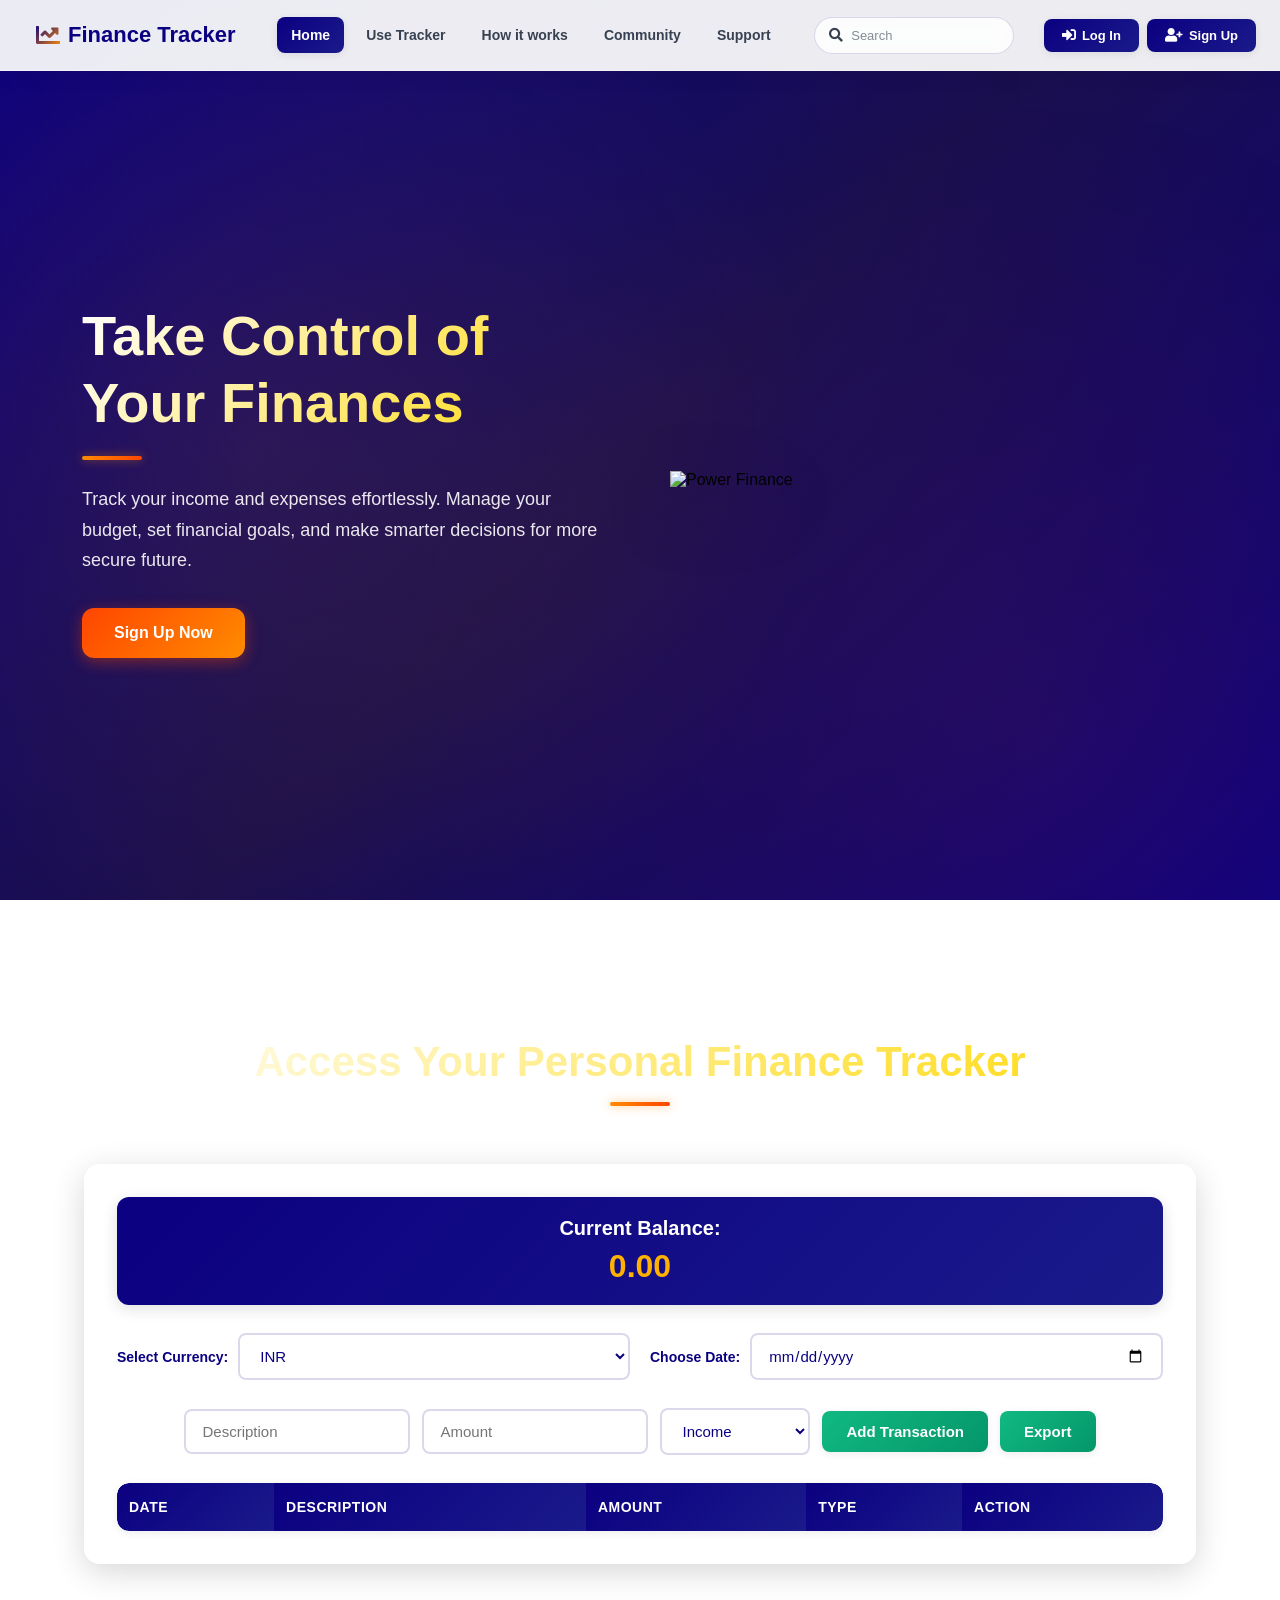
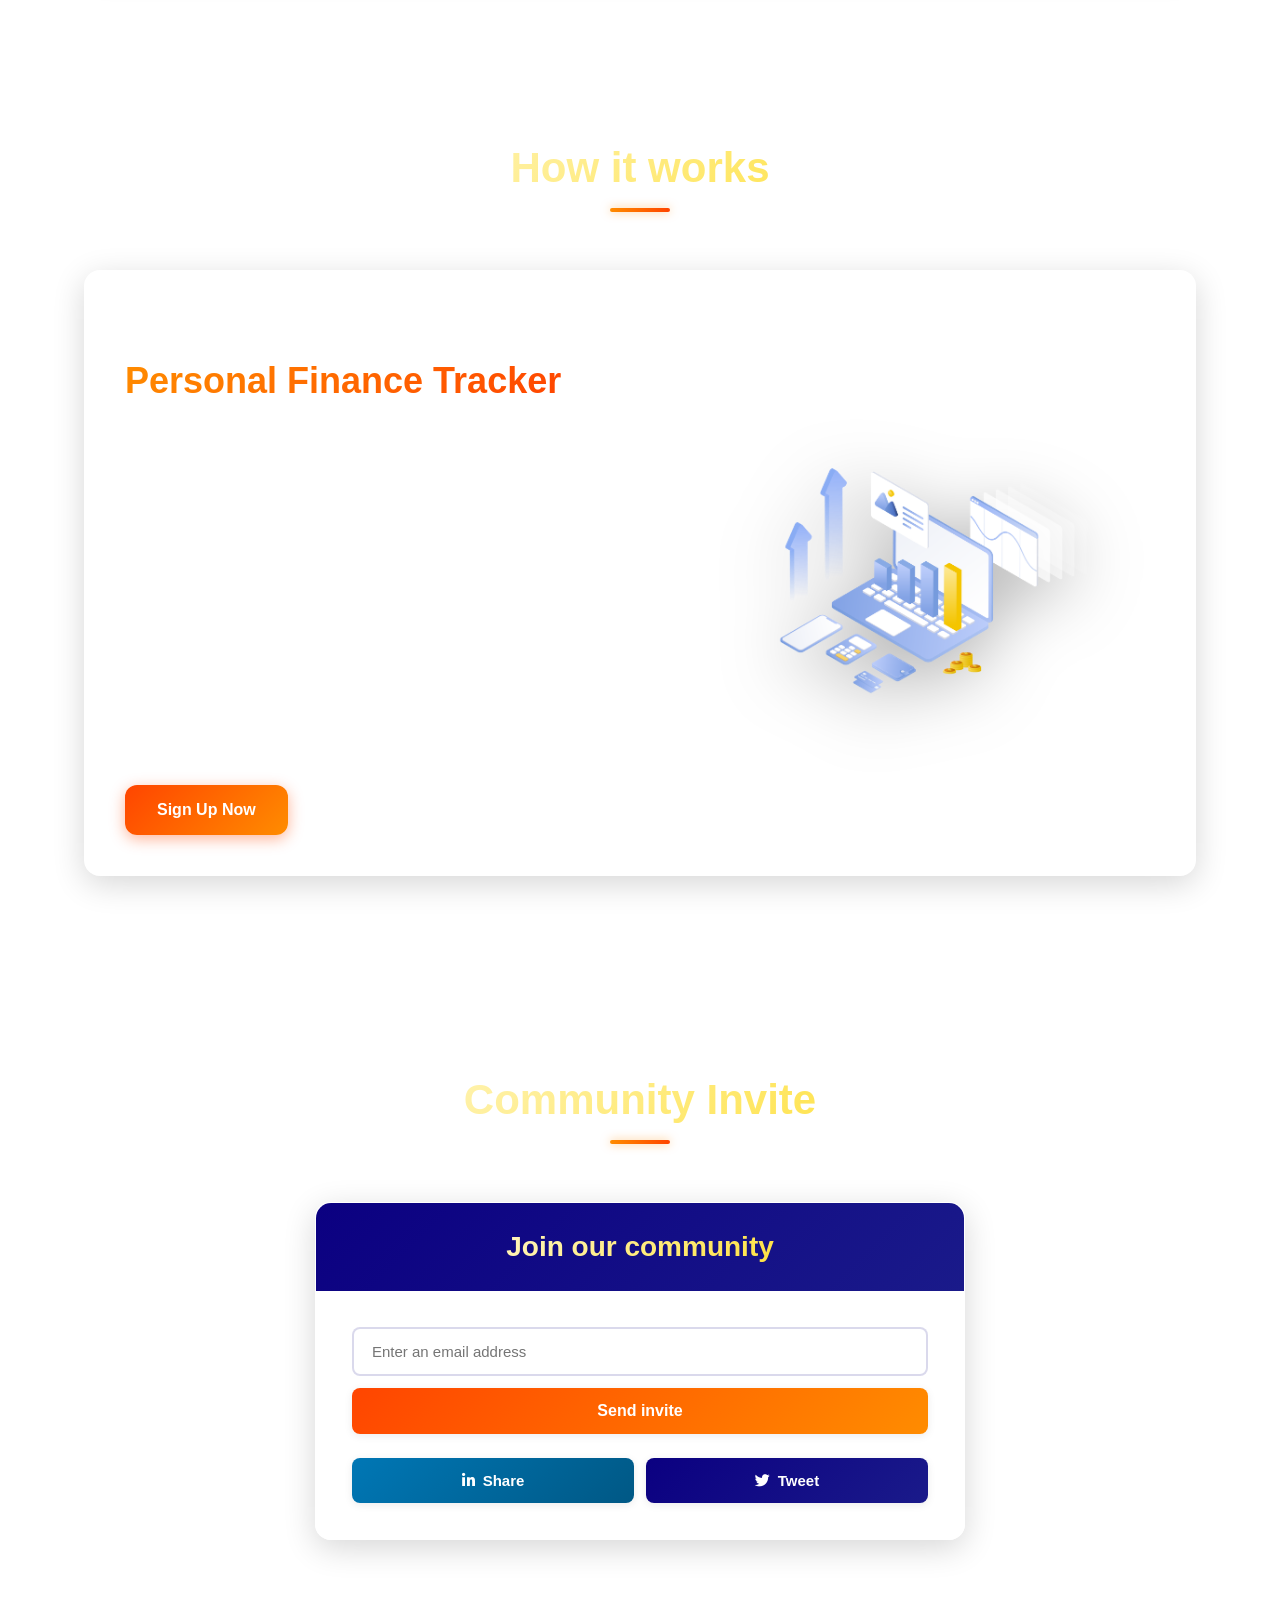
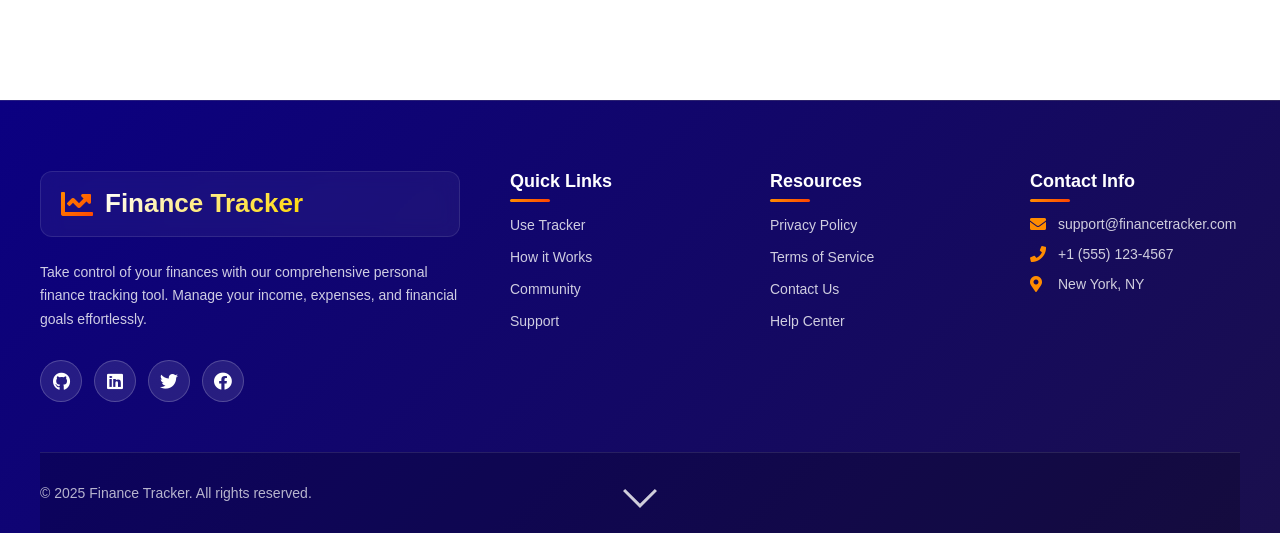
==== index.html @ 524966e3 "Initial commit for Personal Finance Tracker v1" ====
<!DOCTYPE html>
<html lang="en">
  <head>
    <meta charset="UTF-8" />
    <link rel="icon" type="image/svg+xml" href="[data-uri]">
    <link rel="icon" type="image/png" sizes="32x32" href="[data-uri]">
    <link rel="icon" type="image/png" sizes="16x16" href="[data-uri]">
    <meta name="viewport" content="width=device-width, initial-scale=1.0, maximum-scale=1.0, user-scalable=no" />
    <link rel="stylesheet" href="style.css" />
    <link
      rel="stylesheet"
      href="https://cdn.jsdelivr.net/npm/feather-icons/dist/feather.min.css"
    />
    <script src="https://unpkg.com/feather-icons"></script>
    <script src="https://cdnjs.cloudflare.com/ajax/libs/pdfmake/0.1.68/pdfmake.min.js"></script>
    <script src="https://cdnjs.cloudflare.com/ajax/libs/pdfmake/0.1.68/vfs_fonts.js"></script>

    <link
      rel="stylesheet"
      href="https://cdnjs.cloudflare.com/ajax/libs/font-awesome/5.15.3/css/all.min.css"
    />
    <title>Finance Tracker - A Personal Finance App</title>
  </head>

  <body>
    <!-- Skip to main content for accessibility -->
    <a href="#main-content" class="skip-link">Skip to main content</a>
    
    <nav role="navigation" aria-label="Main navigation">
      <div class="navbar">
        <a href="#" class="logo"
          ><i class="fas fa-chart-line"></i> Finance Tracker</a
        >
        <ul class="nav-links">
          <li><a href="#" class="active">Home</a></li>
          <li><a href="#tracker">Use Tracker</a></li>
          <li><a href="#how-it-works">How it works</a></li>
          <li><a href="#invite">Community</a></li>
          <li><a href="./support.html">Support</a></li>
        </ul>
        
        <!-- Search Bar -->
        <div class="search-container">
          <div class="search-bar">
            <i class="fas fa-search search-icon" aria-hidden="true"></i>
            <input type="text" id="search-input" placeholder="Search" class="search-input" aria-label="Search the website" role="searchbox">
            <div class="search-shortcut" aria-label="Press Ctrl+K or Cmd+K to search">
              <span class="shortcut-key">⌘</span>
              <span class="shortcut-key">K</span>
              <span class="shortcut-separator">/</span>
              <span class="shortcut-key">Ctrl</span>
              <span class="shortcut-key">K</span>
            </div>
          </div>
        </div>
        
        <div class="buttons">
          <a href="./login.html" class="btn-head"
            ><i class="fas fa-sign-in-alt"></i> Log In</a
          >
          <a href="./sign-up.html" class="btn-head"
            ><i class="fas fa-user-plus"></i> Sign Up</a>
          
        </div>
        <div class="menu-toggle" id="menu-toggle" aria-label="Toggle navigation menu" role="button" tabindex="0">
            <i class="fas fa-bars" aria-hidden="true"></i>
        </div>
      </div>
    </nav>

    <!-- Landing Page Content -->
    <main id="main-content" role="main">
    <section class="section-box">
      <div class="main-landing">
        <div class="content">
          <h1 class="under-welcome-h1">Take Control of Your Finances</h1>
          <div class="under-h1"></div>
          <p class="under-welcome-p">
            Track your income and expenses effortlessly. Manage your budget, set
            financial goals, and make smarter decisions for more secure future.
          </p>
          <a href="./sign-up.html" class="under-welcome-btn">Sign Up Now</a>
        </div>
        <div class="under-welcome-image">
          <img src="./assets/makeme.png" alt="Power Finance" />
        </div>
      </div>
    </section>
    <br />
    <div class="arrow">
      <a href="#tracker " class="scroll-link">
        <span></span>
      </a>
    </div>

    <section class="main-content" id="tracker">
      <div class="head-text">
        <h1>Access Your Personal Finance Tracker</h1>
        <div class="under-head-text"></div>
      </div>
      <br />

      <div class="tracker-part">
        <div class="tracker-balance">
          Current Balance: <span id="balance" class="current-balance"></span>
        </div>

        <div class="currency-filter">
          <div class="filter-left">
            <label for="currency">Select Currency:</label>
            <select id="currency" onchange="updateBalance()">
              <option value="USD">USD</option>
              <option value="EUR">EUR</option>
              <option value="INR" selected>INR</option>
            </select>
          </div>
          <div class="filter-right">
            <label for="text" class="date-box">Choose Date:</label>
            <input type="date" id="date" placeholder="Date" />
          </div>
        </div>

        <div class="transaction-form">
          <input type="text" id="description" placeholder="Description" />
          <input type="number" id="amount" placeholder="Amount" />
          <select id="type">
            <option value="income">Income</option>
            <option value="expense">Expense</option>
          </select>
          <button onclick="addTransaction()">Add Transaction</button>
          <button onclick="handleDownload()">Export</button>
        </div>
        <div class="table-part" id="table-part">
          <table id="transaction-table">
            <tr>
              <th>Date</th>
              <th>Description</th>
              <th>Amount</th>
              <th>Type</th>
              <th>Action</th>
            </tr>
          </table>
        </div>
      </div>
    </section>

    <section class="how-it-works" id="how-it-works">
      <div class="head-text">
        <h1>How it works</h1>
        <div class="under-head-text"></div>
      </div>
      <br />
      <div class="working-content">
        <div class="left-working">
          <h5 class="working-head">
            Experience the power of
            <span class="text-lightBlue">Personal Finance Tracker</span>
          </h5>
          <ul class="ul-items">
            <li class="check-list-items">
              <i data-feather="check" class="feather icon-check"></i>
              <span>Track effortlessly</span>
            </li>
            <li class="check-list-items">
              <i data-feather="check" class="feather icon-check"></i>
              <span>Control transactions</span>
            </li>
            <li class="check-list-items">
              <i data-feather="check" class="feather icon-check"></i>
              <span>Customize currencies</span>
            </li>
            <li class="check-list-items">
              <i class="icon-check" data-feather="check"></i>
              <span>Edit with ease</span>
            </li>
            <li class="check-list-items">
              <i data-feather="check" class="feather icon-check"></i>
              <span>Real-time balance</span>
            </li>
            <li class="check-list-items">
              <i data-feather="check" class="feather icon-check"></i>
              <span>Secure data protection</span>
            </li>
          </ul>
          <a href="./sign-up.html" class="sign-up-button-btn">Sign Up Now</a>
        </div>
        <div class="right-working-image">
          <img
            src="./assets/how-it-works.png"
            target="_self"
            alt="Power Finance"
          />
        </div>
      </div>
    </section>

    <!-- Invite Section -->
    <section class="invite-section" id="invite">
      <div class="head-text">
        <h1>Community Invite</h1>
        <div class="under-head-text"></div>
      </div>
      <br />
      
      <div class="invite-container">
        <div class="invite-card">
          <div class="invite-header">
            <h2>Join our community</h2>
          </div>
          
          <div class="invite-content">
            <div class="email-invite">
              <input 
                type="email" 
                id="invite-email" 
                placeholder="Enter an email address" 
                class="email-input"
              />
              <button onclick="sendEmailInvite()" class="send-invite-btn">
                Send invite
              </button>
            </div>
            
            <div class="social-share">
              <button onclick="shareOnLinkedIn()" class="linkedin-share-btn">
                <i class="fab fa-linkedin-in"></i> Share
              </button>
              <button onclick="shareOnTwitter()" class="twitter-share-btn">
                <i class="fab fa-twitter"></i> Tweet
              </button>
            </div>
          </div>
        </div>
      </div>
    </section>
    </main>

<footer role="contentinfo">
      <div class="footer-container">
        <div class="footer-content">
          <div class="footer-section">
            <div class="footer-logo">
              <i class="fas fa-chart-line"></i>
              <h3>Finance Tracker</h3>
            </div>
            <p class="footer-description">
              Take control of your finances with our comprehensive personal finance tracking tool. 
              Manage your income, expenses, and financial goals effortlessly.
            </p>
            <div class="social-links">
              <a href="#" target="_blank" rel="noopener noreferrer" class="social-link"><i class="fab fa-github"></i></a>
              <a href="#" class="social-link"><i class="fab fa-linkedin"></i></a>
              <a href="#" class="social-link"><i class="fab fa-twitter"></i></a>
              <a href="#" class="social-link"><i class="fab fa-facebook"></i></a>
            </div>
          </div>
          
          <div class="footer-section">
            <h4>Quick Links</h4>
            <ul class="footer-links">
              <li><a href="#tracker">Use Tracker</a></li>
              <li><a href="#how-it-works">How it Works</a></li>
              <li><a href="#invite">Community</a></li>
              <li><a href="./support.html">Support</a></li>
            </ul>
          </div>
          
          <div class="footer-section">
            <h4>Resources</h4>
            <ul class="footer-links">
              <li><a href="#">Privacy Policy</a></li>
              <li><a href="#">Terms of Service</a></li>
              <li><a href="#">Contact Us</a></li>
              <li><a href="#">Help Center</a></li>
            </ul>
          </div>
          
          <div class="footer-section">
            <h4>Contact Info</h4>
            <div class="contact-info">
              <p><i class="fas fa-envelope"></i> support@financetracker.com</p>
              <p><i class="fas fa-phone"></i> +1 (555) 123-4567</p>
              <p><i class="fas fa-map-marker-alt"></i> New York, NY</p>
            </div>
          </div>
        </div>
        
        <div class="footer-bottom">
          <div class="footer-bottom-content">
            <p>&copy; 2025 Finance Tracker. All rights reserved.</p>
            <!-- Developer Credit Removed -->
          </div>
        </div>
      </div>
    </footer>
    <script>
      feather.replace();
    </script>
    <script src="script.js"></script>
    <script
      src="https://kit.fontawesome.com/your-font-awesome-kit.js"
      crossorigin="anonymous"
    ></script>
  </body>
</html>
---- style.css ----
* {
  margin: 0;
  padding: 0;
  box-sizing: border-box;
  font-family: "Inter", -apple-system, BlinkMacSystemFont, "Segoe UI", "Roboto", "Oxygen", "Ubuntu", sans-serif;
}

:root {
  --primary-deep: #0b0081;
  --primary-light: #1a1a8a;
  --accent-orange: #ff8c00;
  --accent-red: #ff4500;
  --neutral-100: #ffffff;
  --neutral-200: #f8f9fa;
  --neutral-300: #e9ecef;
  --neutral-400: #dee2e6;
  --neutral-800: #374151;
  --success: #10b981;
  --danger: #ef4444;
  --glass-bg: rgba(255, 255, 255, 0.1);
  --glass-border: rgba(255, 255, 255, 0.2);
  --shadow-sm: 0 2px 8px rgba(0, 0, 0, 0.08);
  --shadow-md: 0 4px 16px rgba(0, 0, 0, 0.12);
  --shadow-lg: 0 8px 32px rgba(0, 0, 0, 0.16);
  --shadow-glow: 0 0 20px rgba(255, 140, 0, 0.3);
  --spacing-xs: 0.5rem;
  --spacing-sm: 1rem;
  --spacing-md: 1.5rem;
  --spacing-lg: 2rem;
  --spacing-xl: 3rem;
  --radius-sm: 8px;
  --radius-md: 12px;
  --radius-lg: 16px;
  --radius-xl: 24px;
}

html {
  font-size: 16px;
  overflow-x: hidden;
  scroll-behavior: smooth;
}

body {
  overflow-x: hidden;
  min-width: 320px;
  background: linear-gradient(135deg, #0b0081 0%, #1a0f4d 50%, #0b0081 100%);
  background-attachment: fixed;
  width: 100%;
  min-height: 100vh;
  margin: 0;
  padding: 0;
  position: relative;
}

body::before {
  content: '';
  position: fixed;
  top: 0;
  left: 0;
  width: 100%;
  height: 100%;
  background-image: 
    radial-gradient(circle at 20% 50%, rgba(255, 140, 0, 0.1) 0%, transparent 50%),
    radial-gradient(circle at 80% 80%, rgba(255, 69, 0, 0.08) 0%, transparent 50%),
    radial-gradient(circle at 40% 20%, rgba(26, 26, 138, 0.1) 0%, transparent 50%);
  pointer-events: none;
  z-index: 0;
  animation: backgroundFloat 20s ease-in-out infinite;
}

@keyframes backgroundFloat {
  0%, 100% { opacity: 0.3; transform: scale(1); }
  50% { opacity: 0.5; transform: scale(1.1); }
}

::-webkit-scrollbar {
  width: 10px;
}

::-webkit-scrollbar-track {
  background: var(--primary-deep);
}

::-webkit-scrollbar-thumb {
  background: linear-gradient(180deg, var(--accent-orange), var(--accent-red));
  border-radius: 10px;
}

::-webkit-scrollbar-thumb:hover {
  background: var(--accent-orange);
}

.skip-link {
  position: absolute;
  top: -40px;
  left: 6px;
  background: var(--accent-orange);
  color: white;
  padding: 8px 16px;
  text-decoration: none;
  border-radius: var(--radius-sm);
  z-index: 1000;
  transition: top 0.3s;
  font-weight: 600;
}

.skip-link:focus {
  top: 6px;
  outline: 2px solid white;
}

nav {
  position: fixed;
  top: 0;
  left: 0;
  width: 100%;
  background: rgba(248, 249, 250, 0.95);
  backdrop-filter: blur(20px);
  -webkit-backdrop-filter: blur(20px);
  z-index: 100;
  box-shadow: 0 2px 20px rgba(0, 0, 0, 0.08);
  border-bottom: 1px solid rgba(255, 255, 255, 0.3);
}

.navbar {
  display: flex;
  justify-content: space-between;
  align-items: center;
  width: 100%;
  max-width: 1400px;
  margin: 0 auto;
  padding: 0 24px;
  height: 70px;
  gap: 20px;
}

.logo {
  color: var(--primary-deep);
  font-size: 22px;
  text-decoration: none;
  font-weight: 800;
  display: flex;
  align-items: center;
  gap: 8px;
  padding: 8px 12px;
  border-radius: var(--radius-sm);
  transition: all 0.3s ease;
  flex-shrink: 0;
  white-space: nowrap;
}

.logo:hover {
  transform: translateY(-2px);
  background: rgba(11, 0, 129, 0.05);
}

.logo i {
  font-size: 24px;
  background: linear-gradient(135deg, var(--primary-deep), var(--accent-orange));
  -webkit-background-clip: text;
  -webkit-text-fill-color: transparent;
  background-clip: text;
}

.nav-links {
  display: flex;
  list-style: none;
  margin: 0;
  padding: 0;
  gap: 8px;
  align-items: center;
  flex: 0 1 auto;
}

.nav-links li {
  margin: 0;
  list-style: none;
}

.nav-links a {
  color: var(--neutral-800);
  text-decoration: none;
  font-size: 14px;
  font-weight: 600;
  padding: 10px 14px;
  border-radius: var(--radius-sm);
  transition: all 0.3s ease;
  position: relative;
  display: block;
  white-space: nowrap;
}

.nav-links a::before {
  content: '';
  position: absolute;
  bottom: 6px;
  left: 50%;
  width: 0;
  height: 2px;
  background: linear-gradient(90deg, var(--primary-deep), var(--accent-orange));
  transform: translateX(-50%);
  transition: width 0.3s ease;
}

.nav-links a:hover {
  color: var(--primary-deep);
  background: rgba(11, 0, 129, 0.05);
}

.nav-links a:hover::before {
  width: 50%;
}

.nav-links a.active {
  color: var(--neutral-100);
  background: linear-gradient(135deg, var(--primary-deep), var(--primary-light));
  box-shadow: var(--shadow-sm);
}

.nav-links a.active::before {
  display: none;
}

.search-container {
  display: flex;
  margin: 0;
  flex-shrink: 0;
}

.search-bar {
  position: relative;
  display: flex;
  align-items: center;
  background: rgba(255, 255, 255, 0.7);
  border: 1.5px solid rgba(11, 0, 129, 0.15);
  border-radius: 20px;
  padding: 8px 14px;
  width: 200px;
  backdrop-filter: blur(10px);
  transition: all 0.3s ease;
}

.search-bar:focus-within {
  width: 280px;
  border-color: var(--primary-deep);
  box-shadow: 0 0 0 3px rgba(11, 0, 129, 0.1);
  background: rgba(255, 255, 255, 0.95);
}

.search-icon {
  color: var(--neutral-800);
  margin-right: 8px;
  font-size: 14px;
  transition: color 0.3s;
  flex-shrink: 0;
}

.search-bar:focus-within .search-icon {
  color: var(--primary-deep);
}

.search-input {
  flex: 1;
  background: transparent;
  border: none;
  outline: none;
  color: var(--neutral-800);
  font-size: 13px;
  padding: 2px 0;
  min-width: 0;
}

.search-input::placeholder {
  color: var(--neutral-800);
  opacity: 0.6;
}

.search-shortcut {
  display: none !important;
}

.buttons {
  display: flex;
  gap: 8px;
  align-items: center;
  flex-shrink: 0;
}

.btn-head {
  display: inline-flex;
  align-items: center;
  gap: 6px;
  padding: 9px 18px;
  color: var(--neutral-100);
  font-size: 13px;
  font-weight: 700;
  text-decoration: none;
  background: linear-gradient(135deg, var(--primary-deep), var(--primary-light));
  border: none;
  border-radius: var(--radius-sm);
  transition: all 0.3s ease;
  box-shadow: var(--shadow-sm);
  white-space: nowrap;
}

.btn-head i {
  font-size: 14px;
}

.btn-head:hover {
  transform: translateY(-2px);
  box-shadow: 0 6px 16px rgba(11, 0, 129, 0.25);
  background: linear-gradient(135deg, var(--primary-light), var(--primary-deep));
}

.menu-toggle {
  display: none;
  cursor: pointer;
  padding: 8px;
  border-radius: var(--radius-sm);
  transition: all 0.3s ease;
  background: rgba(11, 0, 129, 0.05);
  flex-shrink: 0;
}

.menu-toggle:hover {
  background: rgba(11, 0, 129, 0.1);
}

.menu-toggle i {
  font-size: 20px;
  color: var(--primary-deep);
}

@media (max-width: 1024px) {
  .navbar {
    padding: 0 20px;
  }

  .search-container {
    display: none;
  }

  .nav-links {
    gap: 4px;
  }

  .nav-links a {
    padding: 8px 10px;
    font-size: 13px;
  }

  .btn-head {
    padding: 8px 14px;
    font-size: 12px;
  }
}

@media (max-width: 768px) {
  .navbar {
    padding: 0 16px;
    height: 60px;
  }

  .logo {
    font-size: 18px;
  }

  .logo i {
    font-size: 20px;
  }

  .nav-links {
    position: fixed;
    top: 60px;
    left: -100%;
    width: 100%;
    height: calc(100vh - 60px);
    background: rgba(248, 249, 250, 0.98);
    backdrop-filter: blur(20px);
    flex-direction: column;
    justify-content: flex-start;
    align-items: stretch;
    padding: 30px 20px;
    gap: 0;
    transition: left 0.3s ease;
    z-index: 99;
    overflow-y: auto;
  }

  .nav-links.active {
    left: 0;
  }

  .nav-links li {
    width: 100%;
    border-bottom: 1px solid rgba(11, 0, 129, 0.1);
  }

  .nav-links a {
    width: 100%;
    padding: 16px 20px;
    font-size: 16px;
    text-align: left;
  }

  .nav-links a::before {
    display: none;
  }

  .nav-links a.active {
    background: linear-gradient(90deg, var(--primary-deep), var(--primary-light));
  }

  .menu-toggle {
    display: flex;
  }

  .buttons {
    display: none;
  }

  .search-container {
    display: none;
  }

  .nav-links::after {
    content: '';
    display: block;
    margin-top: 20px;
  }
}

@media (max-width: 480px) {
  .navbar {
    padding: 0 12px;
  }

  .logo {
    font-size: 16px;
  }

  .logo i {
    font-size: 18px;
  }
}

.section-box {
  position: relative;
  min-height: 100vh;
  display: flex;
  align-items: center;
  padding: 100px 20px 40px;
}

.main-landing {
  display: flex;
  width: 90%;
  max-width: 1200px;
  justify-content: space-between;
  align-items: center;
  margin: 0 auto;
  gap: 60px;
  position: relative;
  z-index: 1;
}

.content {
  flex: 1;
  max-width: 600px;
}

.under-welcome-h1 {
  font-size: clamp(32px, 5vw, 56px);
  font-weight: 800;
  color: var(--neutral-100);
  text-align: left;
  margin-bottom: 20px;
  line-height: 1.2;
  background: linear-gradient(135deg, #ffffff 0%, #ffd700 100%);
  -webkit-background-clip: text;
  -webkit-text-fill-color: transparent;
  background-clip: text;
  animation: slideInLeft 0.8s ease-out;
}

@keyframes slideInLeft {
  from {
    opacity: 0;
    transform: translateX(-30px);
  }
  to {
    opacity: 1;
    transform: translateX(0);
  }
}

.under-h1 {
  width: 60px;
  height: 4px;
  margin-bottom: 24px;
  background: linear-gradient(90deg, var(--accent-orange), var(--accent-red));
  border-radius: 2px;
  box-shadow: 0 0 10px rgba(255, 140, 0, 0.5);
}

.under-welcome-p {
  font-size: 18px;
  color: rgba(255, 255, 255, 0.9);
  line-height: 1.7;
  text-align: left;
  margin-bottom: 32px;
  animation: slideInLeft 0.8s ease-out 0.2s both;
}

.under-welcome-btn {
  display: inline-flex;
  align-items: center;
  gap: 10px;
  background: linear-gradient(135deg, var(--accent-red), var(--accent-orange));
  padding: 16px 32px;
  color: white;
  border-radius: var(--radius-md);
  font-weight: 700;
  font-size: 16px;
  text-decoration: none;
  border: none;
  box-shadow: 0 4px 15px rgba(255, 69, 0, 0.4);
  transition: all 0.3s ease;
  position: relative;
  overflow: hidden;
  animation: slideInLeft 0.8s ease-out 0.4s both;
}

.under-welcome-btn::before {
  content: '';
  position: absolute;
  top: 0;
  left: -100%;
  width: 100%;
  height: 100%;
  background: linear-gradient(90deg, transparent, rgba(255, 255, 255, 0.3), transparent);
  transition: left 0.5s;
}

.under-welcome-btn:hover::before {
  left: 100%;
}

.under-welcome-btn:hover {
  transform: translateY(-3px) scale(1.02);
  box-shadow: 0 8px 25px rgba(255, 69, 0, 0.5);
}

.under-welcome-image {
  flex: 1;
  max-width: 550px;
  animation: slideInRight 0.8s ease-out;
}

@keyframes slideInRight {
  from {
    opacity: 0;
    transform: translateX(30px);
  }
  to {
    opacity: 1;
    transform: translateX(0);
  }
}

.under-welcome-image img {
  width: 100%;
  height: auto;
  filter: drop-shadow(0 20px 40px rgba(0, 0, 0, 0.3));
  animation: float 6s ease-in-out infinite;
}

@keyframes float {
  0%, 100% { transform: translateY(0px); }
  50% { transform: translateY(-20px); }
}

.arrow {
  position: absolute;
  bottom: 40px;
  left: 50%;
  transform: translateX(-50%);
  z-index: 10;
}

.arrow span {
  display: block;
  width: 24px;
  height: 24px;
  border-bottom: 3px solid rgba(255, 255, 255, 0.8);
  border-right: 3px solid rgba(255, 255, 255, 0.8);
  transform: rotate(45deg);
  margin: -10px;
  animation: arrowScroll 2s infinite;
}

@keyframes arrowScroll {
  0% {
    opacity: 0;
    transform: rotate(45deg) translate(-10px, -10px);
  }
  50% {
    opacity: 1;
  }
  100% {
    opacity: 0;
    transform: rotate(45deg) translate(10px, 10px);
  }
}

.main-content {
  width: 90%;
  max-width: 1200px;
  margin: 80px auto;
  padding: 40px 20px;
  position: relative;
  z-index: 1;
}

.head-text {
  text-align: center;
  color: var(--neutral-100);
  margin-bottom: 40px;
}

.head-text h1 {
  font-size: clamp(28px, 4vw, 42px);
  font-weight: 800;
  margin-bottom: 16px;
  background: linear-gradient(135deg, #ffffff 0%, #ffd700 100%);
  -webkit-background-clip: text;
  -webkit-text-fill-color: transparent;
  background-clip: text;
}

.under-head-text {
  width: 60px;
  height: 4px;
  margin: 0 auto;
  background: linear-gradient(90deg, var(--accent-orange), var(--accent-red));
  border-radius: 2px;
  box-shadow: 0 0 10px rgba(255, 140, 0, 0.5);
}

.tracker-part {
  background: rgba(255, 255, 255, 0.95);
  backdrop-filter: blur(20px);
  border: 1px solid rgba(255, 255, 255, 0.3);
  border-radius: var(--radius-lg);
  padding: 32px;
  box-shadow: var(--shadow-lg);
  transition: all 0.3s ease;
}

.tracker-part:hover {
  box-shadow: 0 12px 40px rgba(0, 0, 0, 0.2);
}

.tracker-balance {
  text-align: center;
  font-size: 20px;
  font-weight: 700;
  margin-bottom: 28px;
  padding: 20px;
  background: linear-gradient(135deg, var(--primary-deep), var(--primary-light));
  color: var(--neutral-100);
  border-radius: var(--radius-md);
  box-shadow: var(--shadow-md);
}

.current-balance {
  font-size: 32px;
  font-weight: 800;
  display: block;
  margin-top: 8px;
  background: linear-gradient(135deg, #ffd700, #ff8c00);
  -webkit-background-clip: text;
  -webkit-text-fill-color: transparent;
  background-clip: text;
}

.negative-balance {
  color: var(--danger) !important;
  -webkit-text-fill-color: var(--danger) !important;
}

.positive-balance {
  color: var(--success) !important;
  -webkit-text-fill-color: var(--success) !important;
}

.currency-filter {
  display: flex;
  justify-content: space-between;
  align-items: center;
  gap: 20px;
  margin-bottom: 28px;
  flex-wrap: wrap;
}

.filter-left,
.filter-right {
  display: flex;
  align-items: center;
  gap: 10px;
  flex: 1;
  min-width: 200px;
}

.filter-left label,
.filter-right label {
  font-weight: 600;
  color: var(--primary-deep);
  font-size: 14px;
}

#currency,
#date {
  padding: 12px 16px;
  font-size: 15px;
  border-radius: var(--radius-sm);
  background: var(--neutral-100);
  color: var(--primary-deep);
  border: 2px solid rgba(11, 0, 129, 0.15);
  cursor: pointer;
  transition: all 0.3s ease;
  flex: 1;
}

#currency:hover,
#date:hover {
  border-color: var(--primary-deep);
  box-shadow: 0 0 0 4px rgba(11, 0, 129, 0.1);
}

#currency:focus,
#date:focus {
  outline: none;
  border-color: var(--primary-deep);
  box-shadow: 0 0 0 4px rgba(11, 0, 129, 0.15);
}

.transaction-form {
  display: flex;
  justify-content: center;
  align-items: center;
  gap: 12px;
  margin-bottom: 28px;
  flex-wrap: wrap;
}

.transaction-form input[type="text"],
.transaction-form input[type="number"],
.transaction-form select {
  padding: 12px 16px;
  font-size: 15px;
  border-radius: var(--radius-sm);
  color: var(--primary-deep);
  border: 2px solid rgba(11, 0, 129, 0.15);
  background: var(--neutral-100);
  transition: all 0.3s ease;
  min-width: 150px;
}

.transaction-form input:focus,
.transaction-form select:focus {
  outline: none;
  border-color: var(--primary-deep);
  box-shadow: 0 0 0 4px rgba(11, 0, 129, 0.1);
}

.transaction-form button {
  padding: 12px 24px;
  font-size: 15px;
  font-weight: 600;
  border-radius: var(--radius-sm);
  border: none;
  background: linear-gradient(135deg, var(--success), #059669);
  color: var(--neutral-100);
  cursor: pointer;
  transition: all 0.3s ease;
  box-shadow: var(--shadow-sm);
}

.transaction-form button:hover {
  transform: translateY(-2px);
  box-shadow: 0 8px 20px rgba(16, 185, 129, 0.3);
}

.table-part {
  overflow-x: auto;
  border-radius: var(--radius-md);
  box-shadow: var(--shadow-sm);
}

table {
  width: 100%;
  border-collapse: separate;
  border-spacing: 0;
  background: var(--neutral-100);
  border-radius: var(--radius-md);
  overflow: hidden;
}

th {
  font-weight: 700;
  color: var(--neutral-100);
  padding: 16px 12px;
  text-align: left;
  background: linear-gradient(135deg, var(--primary-deep), var(--primary-light));
  border: none;
  font-size: 14px;
  text-transform: uppercase;
  letter-spacing: 0.5px;
}

th:first-child {
  border-top-left-radius: var(--radius-md);
}

th:last-child {
  border-top-right-radius: var(--radius-md);
}

td {
  padding: 14px 12px;
  text-align: left;
  color: var(--neutral-800);
  font-weight: 500;
  border-bottom: 1px solid var(--neutral-300);
  font-size: 14px;
  background: var(--neutral-100);
  transition: background 0.2s ease;
}

tr:hover td {
  background: rgba(11, 0, 129, 0.02);
}

tr:last-child td:first-child {
  border-bottom-left-radius: var(--radius-md);
}

tr:last-child td:last-child {
  border-bottom-right-radius: var(--radius-md);
}

tr:last-child td {
  border-bottom: none;
}

.delete-button,
.edit-button,
.save-button {
  padding: 8px 16px;
  border: none;
  border-radius: var(--radius-sm);
  cursor: pointer;
  font-weight: 600;
  font-size: 13px;
  transition: all 0.3s ease;
  margin: 0 4px;
}

.delete-button {
  background: linear-gradient(135deg, var(--danger), #dc2626);
  color: var(--neutral-100);
}

.delete-button:hover {
  transform: translateY(-1px);
  box-shadow: 0 4px 12px rgba(239, 68, 68, 0.3);
}

.edit-button {
  background: linear-gradient(135deg, #3b82f6, #2563eb);
  color: var(--neutral-100);
}

.edit-button:hover {
  transform: translateY(-1px);
  box-shadow: 0 4px 12px rgba(59, 130, 246, 0.3);
}

.save-button {
  background: linear-gradient(135deg, var(--success), #059669);
  color: var(--neutral-100);
}

.save-button:hover {
  transform: translateY(-1px);
  box-shadow: 0 4px 12px rgba(16, 185, 129, 0.3);
}

.how-it-works {
  width: 90%;
  max-width: 1200px;
  margin: 100px auto;
  padding: 40px 20px;
  position: relative;
  z-index: 1;
}

.working-content {
  display: flex;
  justify-content: space-between;
  align-items: center;
  gap: 60px;
  padding: 40px;
  background: rgba(255, 255, 255, 0.05);
  backdrop-filter: blur(10px);
  border: 1px solid rgba(255, 255, 255, 0.1);
  border-radius: var(--radius-lg);
  box-shadow: var(--shadow-lg);
}

.left-working {
  flex: 1;
  display: flex;
  flex-direction: column;
  gap: 24px;
}

.working-head {
  font-size: clamp(24px, 3.5vw, 36px);
  font-weight: 800;
  color: var(--neutral-100);
  line-height: 1.3;
}

.text-lightBlue {
  background: linear-gradient(135deg, var(--accent-orange), var(--accent-red));
  -webkit-background-clip: text;
  -webkit-text-fill-color: transparent;
  background-clip: text;
}

.ul-items {
  list-style: none;
  padding: 0;
  margin: 0;
  display: flex;
  flex-direction: column;
  gap: 16px;
}

.check-list-items {
  display: flex;
  align-items: center;
  gap: 12px;
  color: rgba(255, 255, 255, 0.9);
  font-size: 16px;
  padding: 12px;
  background: rgba(255, 255, 255, 0.05);
  border-radius: var(--radius-sm);
  transition: all 0.3s ease;
}

.check-list-items:hover {
  background: rgba(255, 255, 255, 0.1);
  transform: translateX(8px);
}

.check-list-items i {
  color: var(--success);
  font-size: 20px;
  flex-shrink: 0;
}

.sign-up-button-btn {
  display: inline-flex;
  align-items: center;
  gap: 10px;
  background: linear-gradient(135deg, var(--accent-red), var(--accent-orange));
  padding: 16px 32px;
  color: white;
  border-radius: var(--radius-md);
  font-weight: 700;
  font-size: 16px;
  text-decoration: none;
  border: none;
  box-shadow: 0 4px 15px rgba(255, 69, 0, 0.4);
  transition: all 0.3s ease;
  width: fit-content;
  cursor: pointer;
}

.sign-up-button-btn:hover {
  transform: translateY(-3px);
  box-shadow: 0 8px 25px rgba(255, 69, 0, 0.5);
}

.right-working-image {
  flex: 1;
  max-width: 500px;
}

.right-working-image img {
  width: 100%;
  height: auto;
  filter: drop-shadow(0 15px 35px rgba(0, 0, 0, 0.3));
  border-radius: var(--radius-lg);
}

.invite-section {
  width: 90%;
  max-width: 1200px;
  margin: 100px auto;
  padding: 60px 20px;
  position: relative;
  z-index: 1;
}

.invite-container {
  max-width: 650px;
  margin: 0 auto;
}

.invite-card {
  background: rgba(255, 255, 255, 0.95);
  backdrop-filter: blur(20px);
  border-radius: var(--radius-lg);
  box-shadow: var(--shadow-lg);
  overflow: hidden;
  border: 1px solid rgba(255, 255, 255, 0.3);
}

.invite-header {
  text-align: center;
  padding: 28px;
  background: linear-gradient(135deg, var(--primary-deep), var(--primary-light));
  color: var(--neutral-100);
}

.invite-header h2 {
  font-size: 28px;
  font-weight: 800;
  margin: 0;
  background: linear-gradient(135deg, #ffffff, #ffd700);
  -webkit-background-clip: text;
  -webkit-text-fill-color: transparent;
  background-clip: text;
}

.invite-content {
  padding: 36px;
}

.email-invite {
  margin-bottom: 24px;
}

.email-input {
  width: 100%;
  padding: 14px 18px;
  border: 2px solid rgba(11, 0, 129, 0.15);
  border-radius: var(--radius-sm);
  font-size: 15px;
  background: var(--neutral-100);
  color: var(--primary-deep);
  margin-bottom: 12px;
  transition: all 0.3s ease;
}

.email-input:focus {
  outline: none;
  border-color: var(--primary-deep);
  box-shadow: 0 0 0 4px rgba(11, 0, 129, 0.1);
}

.send-invite-btn {
  width: 100%;
  padding: 14px 28px;
  background: linear-gradient(135deg, var(--accent-red), var(--accent-orange));
  color: var(--neutral-100);
  border: none;
  border-radius: var(--radius-sm);
  font-size: 16px;
  font-weight: 700;
  cursor: pointer;
  transition: all 0.3s ease;
  box-shadow: var(--shadow-sm);
}

.send-invite-btn:hover {
  transform: translateY(-2px);
  box-shadow: 0 8px 20px rgba(255, 69, 0, 0.35);
}

.social-share {
  display: flex;
  gap: 12px;
}

.linkedin-share-btn,
.twitter-share-btn {
  flex: 1;
  padding: 14px 20px;
  border: none;
  border-radius: var(--radius-sm);
  font-size: 15px;
  font-weight: 600;
  cursor: pointer;
  transition: all 0.3s ease;
  display: flex;
  align-items: center;
  justify-content: center;
  gap: 8px;
  box-shadow: var(--shadow-sm);
}

.linkedin-share-btn {
  background: linear-gradient(135deg, #0077b5, #005885);
  color: var(--neutral-100);
}

.linkedin-share-btn:hover {
  transform: translateY(-2px);
  box-shadow: 0 8px 20px rgba(0, 119, 181, 0.35);
}

.twitter-share-btn {
  background: linear-gradient(135deg, var(--primary-deep), var(--primary-light));
  color: var(--neutral-100);
}

.twitter-share-btn:hover {
  transform: translateY(-2px);
  box-shadow: 0 8px 20px rgba(11, 0, 129, 0.35);
}

footer {
  background: linear-gradient(135deg, #0b0081 0%, #1a0f4d 100%);
  color: var(--neutral-100);
  margin-top: 100px;
  position: relative;
  width: 100%;
  border-top: 1px solid rgba(255, 255, 255, 0.1);
}

.footer-container {
  width: 100%;
  max-width: 1400px;
  margin: 0 auto;
  padding: 0 40px;
}

.footer-content {
  display: grid;
  grid-template-columns: 2fr 1fr 1fr 1fr;
  gap: 50px;
  padding: 70px 0 50px;
}

.footer-section h4 {
  color: var(--neutral-100);
  font-size: 18px;
  font-weight: 700;
  margin-bottom: 24px;
  position: relative;
}

.footer-section h4::after {
  content: '';
  position: absolute;
  bottom: -10px;
  left: 0;
  width: 40px;
  height: 3px;
  background: linear-gradient(90deg, var(--accent-orange), var(--accent-red));
  border-radius: 2px;
}

.footer-logo {
  display: flex;
  align-items: center;
  gap: 12px;
  margin-bottom: 24px;
  padding: 16px 20px;
  background: rgba(255, 255, 255, 0.05);
  backdrop-filter: blur(10px);
  border-radius: var(--radius-md);
  border: 1px solid rgba(255, 255, 255, 0.1);
  transition: all 0.3s ease;
}

.footer-logo:hover {
  transform: translateY(-3px);
  box-shadow: 0 10px 30px rgba(255, 140, 0, 0.2);
  border-color: rgba(255, 140, 0, 0.3);
}

.footer-logo i {
  font-size: 32px;
  background: linear-gradient(135deg, var(--accent-orange), var(--accent-red));
  -webkit-background-clip: text;
  -webkit-text-fill-color: transparent;
  background-clip: text;
}

.footer-logo h3 {
  font-size: 26px;
  font-weight: 800;
  margin: 0;
  background: linear-gradient(135deg, #ffffff, #ffd700);
  -webkit-background-clip: text;
  -webkit-text-fill-color: transparent;
  background-clip: text;
}

.footer-description {
  color: rgba(255, 255, 255, 0.8);
  line-height: 1.7;
  margin-bottom: 28px;
  font-size: 14px;
}

.social-links {
  display: flex;
  gap: 12px;
}

.social-link {
  display: flex;
  align-items: center;
  justify-content: center;
  width: 42px;
  height: 42px;
  background: rgba(255, 255, 255, 0.1);
  border: 1px solid rgba(255, 255, 255, 0.2);
  border-radius: 50%;
  color: var(--neutral-100);
  text-decoration: none;
  transition: all 0.3s ease;
  font-size: 18px;
}

.social-link:hover {
  background: linear-gradient(135deg, var(--accent-orange), var(--accent-red));
  transform: translateY(-3px);
  box-shadow: 0 6px 16px rgba(255, 140, 0, 0.3);
  border-color: transparent;
}

.footer-links {
  list-style: none;
  padding: 0;
  margin: 0;
}

.footer-links li {
  margin-bottom: 14px;
}

.footer-links a {
  color: rgba(255, 255, 255, 0.8);
  text-decoration: none;
  font-size: 14px;
  transition: all 0.3s ease;
  display: inline-block;
}

.footer-links a:hover {
  color: var(--accent-orange);
  transform: translateX(5px);
}

.contact-info p {
  display: flex;
  align-items: center;
  gap: 10px;
  margin-bottom: 14px;
  color: rgba(255, 255, 255, 0.8);
  font-size: 14px;
}

.contact-info i {
  color: var(--accent-orange);
  width: 18px;
  font-size: 16px;
}

.footer-bottom {
  border-top: 1px solid rgba(255, 255, 255, 0.1);
  padding: 32px 0;
  background: rgba(0, 0, 0, 0.2);
}

.footer-bottom-content {
  display: flex;
  justify-content: space-between;
  align-items: center;
  flex-wrap: wrap;
  gap: 20px;
}

.footer-bottom p {
  color: rgba(255, 255, 255, 0.7);
  font-size: 14px;
  margin: 0;
}

.developer-credit {
  background: linear-gradient(135deg, var(--accent-orange), var(--accent-red));
  -webkit-background-clip: text;
  -webkit-text-fill-color: transparent;
  background-clip: text;
  font-weight: 600 !important;
}

.developer-credit strong {
  color: var(--neutral-100) !important;
  -webkit-text-fill-color: var(--neutral-100) !important;
  font-weight: 800;
}

@media (max-width: 1024px) {
  .navbar {
    padding: 0 30px;
  }
  
  .main-landing {
    gap: 40px;
  }
  
  .footer-content {
    grid-template-columns: 1fr 1fr;
    gap: 40px;
  }
}

@media (max-width: 768px) {
  .menu-toggle {
    display: flex;
  }
  
  .nav-links {
    position: fixed;
    top: 70px;
    left: -100%;
    width: 100%;
    height: calc(100vh - 70px);
    background: rgba(248, 249, 250, 0.98);
    backdrop-filter: blur(20px);
    flex-direction: column;
    justify-content: flex-start;
    align-items: center;
    padding: 40px 20px;
    gap: 20px;
    transition: left 0.3s ease;
    z-index: 99;
  }
  
  .nav-links.active {
    left: 0;
  }
  
  .search-container {
    display: none;
  }
  
  .buttons {
    display: none;
  }
  
  .main-landing {
    flex-direction: column;
    text-align: center;
    gap: 40px;
  }
  
  .content {
    max-width: 100%;
  }
  
  .under-welcome-h1 {
    text-align: center;
  }
  
  .under-welcome-p {
    text-align: center;
  }
  
  .under-h1 {
    margin-left: auto;
    margin-right: auto;
  }
  
  .under-welcome-btn {
    margin: 0 auto;
  }
  
  .working-content {
    flex-direction: column;
    padding: 30px 20px;
  }
  
  .footer-content {
    grid-template-columns: 1fr;
    gap: 30px;
  }
  
  .footer-bottom-content {
    flex-direction: column;
    text-align: center;
  }
  
  .transaction-form {
    flex-direction: column;
  }
  
  .transaction-form input,
  .transaction-form select,
  .transaction-form button {
    width: 100%;
  }
  
  .currency-filter {
    flex-direction: column;
    align-items: stretch;
  }
  
  .filter-left,
  .filter-right {
    flex-direction: column;
    align-items: stretch;
  }
  
  .social-share {
    flex-direction: column;
  }
}

@media (max-width: 480px) {
  .navbar {
    padding: 0 15px;
    height: 60px;
  }
  
  .logo {
    font-size: 18px;
    padding: 8px 12px;
  }
  
  .under-welcome-h1 {
    font-size: 28px;
  }
  
  .under-welcome-p {
    font-size: 16px;
  }
  
  .tracker-part {
    padding: 20px;
  }
  
  .tracker-balance {
    font-size: 18px;
    padding: 16px;
  }
  
  .current-balance {
    font-size: 26px;
  }
  
  th, td {
    padding: 10px 8px;
    font-size: 12px;
  }
  
  .invite-content {
    padding: 24px 20px;
  }
}

@media (prefers-reduced-motion: reduce) {
  * {
    animation-duration: 0.01ms !important;
    animation-iteration-count: 1 !important;
    transition-duration: 0.01ms !important;
  }
}

@media (prefers-contrast: high) {
  .nav-links a,
  .btn-head {
    border: 2px solid currentColor;
  }
}

.loading {
  position: relative;
  overflow: hidden;
}

.loading::after {
  content: '';
  position: absolute;
  top: 0;
  left: -100%;
  width: 100%;
  height: 100%;
  background: linear-gradient(90deg, transparent, rgba(255, 255, 255, 0.4), transparent);
  animation: shimmer 1.5s infinite;
}

@keyframes shimmer {
  0% { left: -100%; }
  100% { left: 100%; }
}
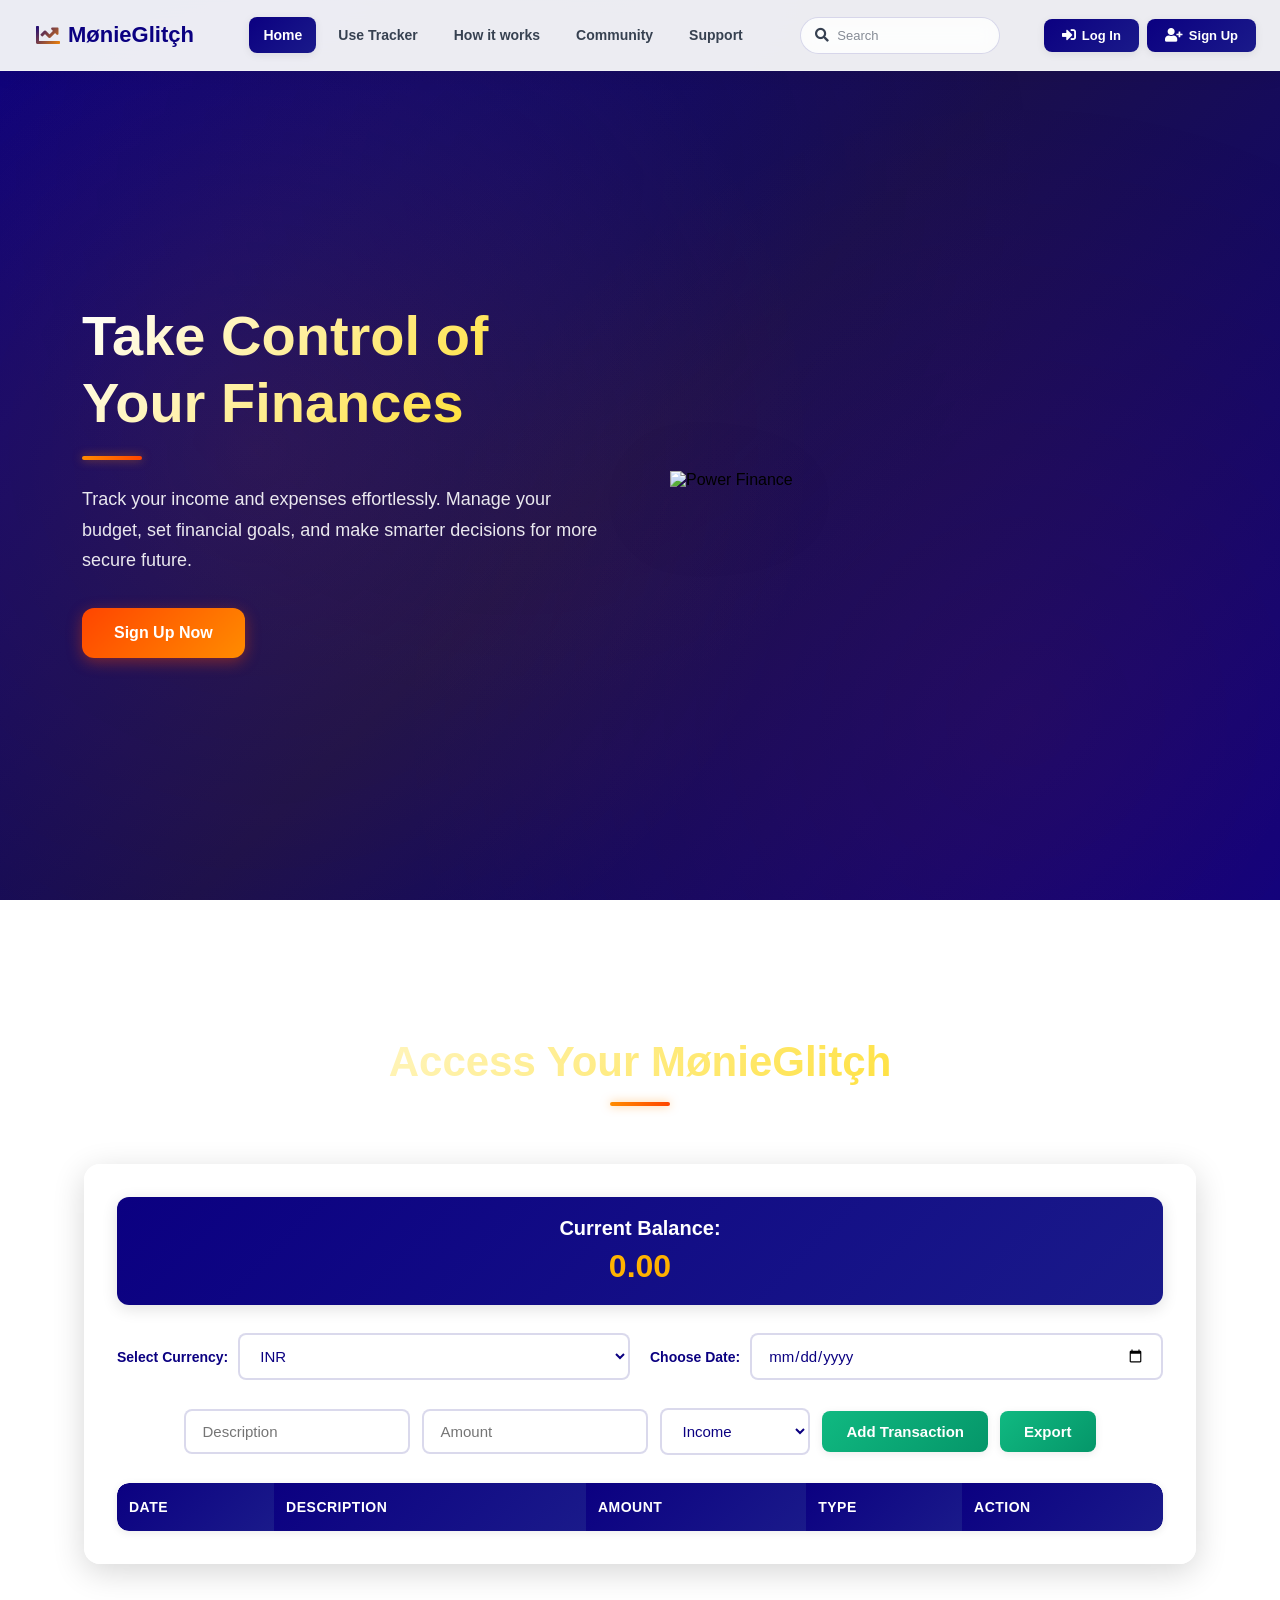
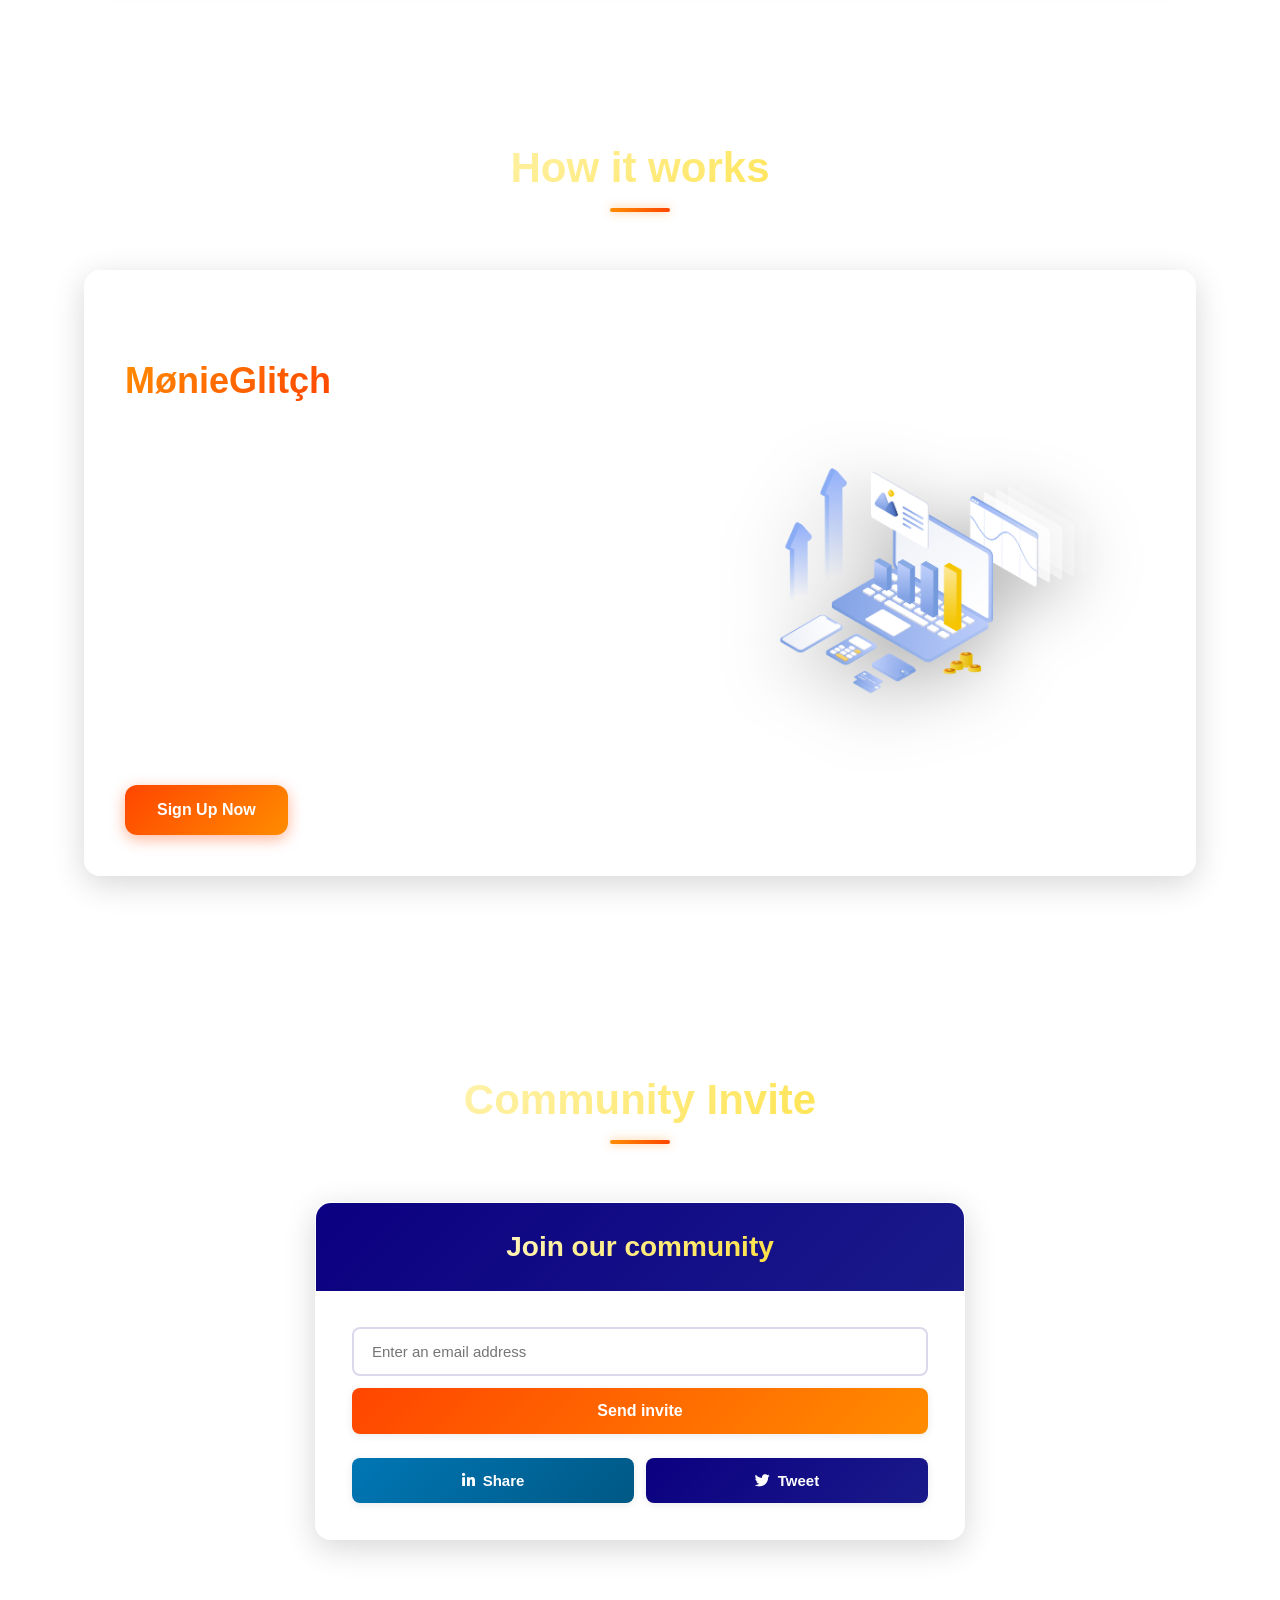
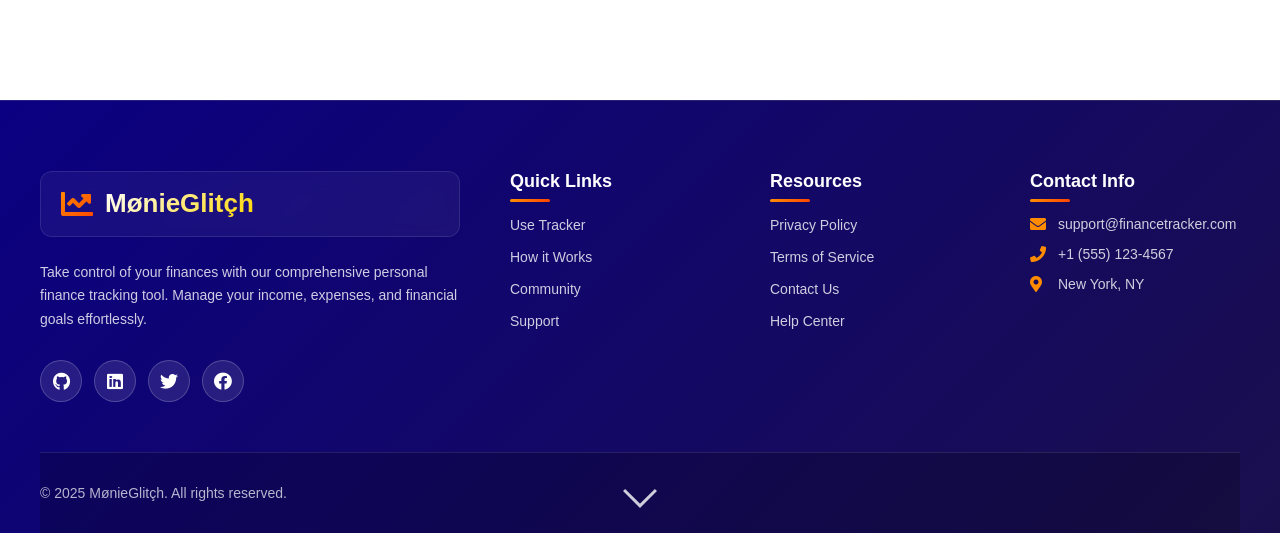
==== commit 7b36e721: "chore: rebrand to MønieGlitçh" ====
--- a/index.html
+++ b/index.html
@@ -1,4 +1,4 @@
-<!DOCTYPE html>
+﻿<!DOCTYPE html>
 <html lang="en">
   <head>
     <meta charset="UTF-8" />
@@ -19,7 +19,7 @@
       rel="stylesheet"
       href="https://cdnjs.cloudflare.com/ajax/libs/font-awesome/5.15.3/css/all.min.css"
     />
-    <title>Finance Tracker - A Personal Finance App</title>
+    <title>MønieGlitçh - A Personal Finance App</title>
   </head>
 
   <body>
@@ -29,7 +29,7 @@
     <nav role="navigation" aria-label="Main navigation">
       <div class="navbar">
         <a href="#" class="logo"
-          ><i class="fas fa-chart-line"></i> Finance Tracker</a
+          ><i class="fas fa-chart-line"></i> MønieGlitçh</a
         >
         <ul class="nav-links">
           <li><a href="#" class="active">Home</a></li>
@@ -95,7 +95,7 @@
 
     <section class="main-content" id="tracker">
       <div class="head-text">
-        <h1>Access Your Personal Finance Tracker</h1>
+        <h1>Access Your MønieGlitçh</h1>
         <div class="under-head-text"></div>
       </div>
       <br />
@@ -154,7 +154,7 @@
         <div class="left-working">
           <h5 class="working-head">
             Experience the power of
-            <span class="text-lightBlue">Personal Finance Tracker</span>
+            <span class="text-lightBlue">MønieGlitçh</span>
           </h5>
           <ul class="ul-items">
             <li class="check-list-items">
@@ -241,7 +241,7 @@
           <div class="footer-section">
             <div class="footer-logo">
               <i class="fas fa-chart-line"></i>
-              <h3>Finance Tracker</h3>
+              <h3>MønieGlitçh</h3>
             </div>
             <p class="footer-description">
               Take control of your finances with our comprehensive personal finance tracking tool. 
@@ -287,7 +287,7 @@
         
         <div class="footer-bottom">
           <div class="footer-bottom-content">
-            <p>&copy; 2025 Finance Tracker. All rights reserved.</p>
+            <p>&copy; 2025 MønieGlitçh. All rights reserved.</p>
             <!-- Developer Credit Removed -->
           </div>
         </div>
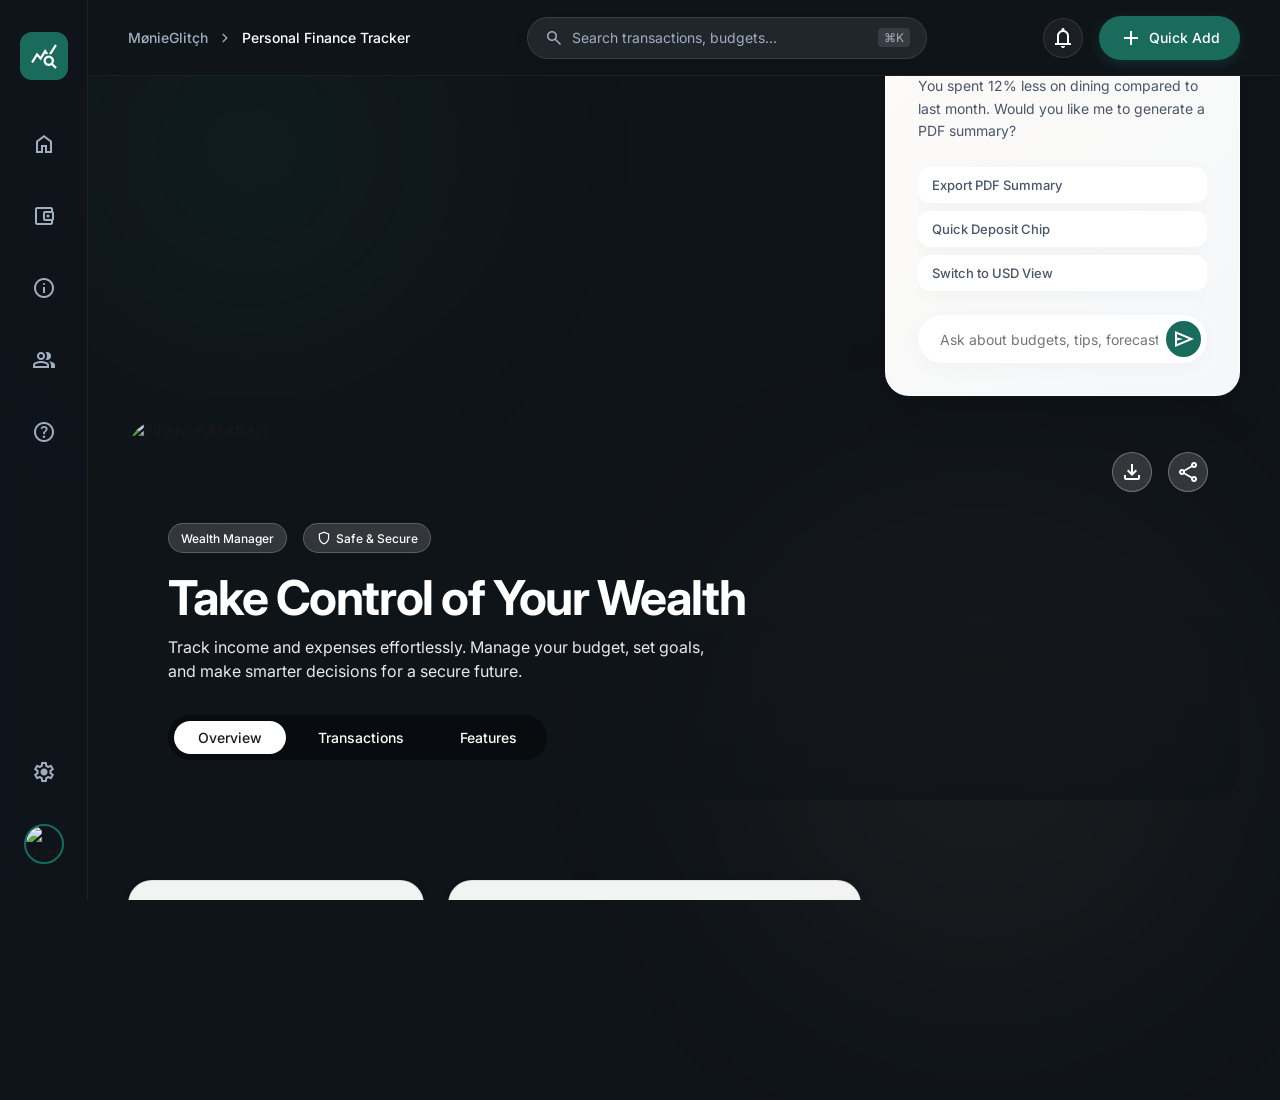
==== commit d631cb82: "new look for UI" ====
--- a/index.html
+++ b/index.html
@@ -1,305 +1,349 @@
-﻿<!DOCTYPE html>
+<!DOCTYPE html>
 <html lang="en">
-  <head>
-    <meta charset="UTF-8" />
-    <link rel="icon" type="image/svg+xml" href="[data-uri]">
-    <link rel="icon" type="image/png" sizes="32x32" href="[data-uri]">
-    <link rel="icon" type="image/png" sizes="16x16" href="[data-uri]">
-    <meta name="viewport" content="width=device-width, initial-scale=1.0, maximum-scale=1.0, user-scalable=no" />
-    <link rel="stylesheet" href="style.css" />
-    <link
-      rel="stylesheet"
-      href="https://cdn.jsdelivr.net/npm/feather-icons/dist/feather.min.css"
-    />
-    <script src="https://unpkg.com/feather-icons"></script>
-    <script src="https://cdnjs.cloudflare.com/ajax/libs/pdfmake/0.1.68/pdfmake.min.js"></script>
-    <script src="https://cdnjs.cloudflare.com/ajax/libs/pdfmake/0.1.68/vfs_fonts.js"></script>
-
-    <link
-      rel="stylesheet"
-      href="https://cdnjs.cloudflare.com/ajax/libs/font-awesome/5.15.3/css/all.min.css"
-    />
-    <title>MønieGlitçh - A Personal Finance App</title>
-  </head>
-
-  <body>
-    <!-- Skip to main content for accessibility -->
-    <a href="#main-content" class="skip-link">Skip to main content</a>
+<head>
+  <meta charset="UTF-8">
+  <meta name="viewport" content="width=device-width, initial-scale=1.0, maximum-scale=1.0, user-scalable=no" />
+  <title>MønieGlitçh - A Personal Finance App</title>
+  
+  <link rel="preconnect" href="https://fonts.googleapis.com">
+  <link rel="preconnect" href="https://fonts.gstatic.com" crossorigin>
+  <link href="https://fonts.googleapis.com/css2?family=Inter:wght@400;500;600;700&display=swap" rel="stylesheet">
+  <link rel="stylesheet" href="https://fonts.googleapis.com/css2?family=Material+Symbols+Outlined:opsz,wght,FILL,GRAD@24,400,0,0" />
+  
+  <link rel="stylesheet" href="https://cdn.jsdelivr.net/npm/feather-icons/dist/feather.min.css" />
+  <link rel="stylesheet" href="https://cdnjs.cloudflare.com/ajax/libs/font-awesome/5.15.3/css/all.min.css" />
+  
+  <script src="https://unpkg.com/feather-icons"></script>
+  <script src="https://cdnjs.cloudflare.com/ajax/libs/pdfmake/0.1.68/pdfmake.min.js"></script>
+  <script src="https://cdnjs.cloudflare.com/ajax/libs/pdfmake/0.1.68/vfs_fonts.js"></script>
+  
+  <link rel="stylesheet" href="style.css">
+</head>
+<body>
+
+  <!-- Accessibility Skip Link -->
+  <a href="#main-content" class="skip-link">Skip to main content</a>
+
+  <!-- 1. Navigation Rail -->
+  <nav class="nav-rail" role="navigation" aria-label="Main navigation">
+    <div class="nav-top">
+      <div class="nav-logo">
+        <span class="material-symbols-outlined">query_stats</span>
+      </div>
+      <ul class="nav-links">
+        <li class="active">
+          <a href="#" aria-label="Home">
+            <span class="material-symbols-outlined">home</span>
+            <span class="nav-label">Home</span>
+          </a>
+        </li>
+        <li>
+          <a href="#tracker" aria-label="Tracker">
+            <span class="material-symbols-outlined">account_balance_wallet</span>
+            <span class="nav-label">Tracker</span>
+          </a>
+        </li>
+        <li>
+          <a href="#how-it-works" aria-label="How it works">
+            <span class="material-symbols-outlined">info</span>
+            <span class="nav-label">Features</span>
+          </a>
+        </li>
+        <li>
+          <a href="#invite" aria-label="Community">
+            <span class="material-symbols-outlined">group</span>
+            <span class="nav-label">Community</span>
+          </a>
+        </li>
+        <li>
+          <a href="./support.html" aria-label="Support">
+            <span class="material-symbols-outlined">help</span>
+            <span class="nav-label">Support</span>
+          </a>
+        </li>
+      </ul>
+    </div>
+    <div class="nav-bottom">
+      <div class="nav-utilities">
+        <span class="material-symbols-outlined">settings</span>
+        <span class="nav-label">Settings</span>
+      </div>
+      <div class="user-avatar">
+        <img src="https://ui-avatars.com/api/?name=User&background=1B6B5C&color=fff" alt="User">
+      </div>
+    </div>
+  </nav>
+
+  <!-- Main Application Wrapper -->
+  <main class="app-main" id="main-content">
     
-    <nav role="navigation" aria-label="Main navigation">
-      <div class="navbar">
-        <a href="#" class="logo"
-          ><i class="fas fa-chart-line"></i> MønieGlitçh</a
-        >
-        <ul class="nav-links">
-          <li><a href="#" class="active">Home</a></li>
-          <li><a href="#tracker">Use Tracker</a></li>
-          <li><a href="#how-it-works">How it works</a></li>
-          <li><a href="#invite">Community</a></li>
-          <li><a href="./support.html">Support</a></li>
-        </ul>
+    <!-- 2. Workspace Header -->
+    <header class="workspace-header">
+      <div class="header-left">
+        <span class="context-title">MønieGlitçh</span>
+        <span class="material-symbols-outlined divider">chevron_right</span>
+        <span class="workspace-name">Personal Finance Tracker</span>
+      </div>
+      
+      <div class="header-center">
+        <div class="search-bar">
+          <span class="material-symbols-outlined">search</span>
+          <input type="text" id="search-input" placeholder="Search transactions, budgets..." aria-label="Search the workspace">
+          <span class="shortcut">⌘K</span>
+        </div>
+      </div>
+      
+      <div class="header-right">
+        <button class="icon-btn" aria-label="Notifications"><span class="material-symbols-outlined">notifications</span></button>
+        <button class="primary-btn" onclick="document.getElementById('description').focus()"><span class="material-symbols-outlined">add</span> Quick Add</button>
         
-        <!-- Search Bar -->
-        <div class="search-container">
-          <div class="search-bar">
-            <i class="fas fa-search search-icon" aria-hidden="true"></i>
-            <input type="text" id="search-input" placeholder="Search" class="search-input" aria-label="Search the website" role="searchbox">
-            <div class="search-shortcut" aria-label="Press Ctrl+K or Cmd+K to search">
-              <span class="shortcut-key">⌘</span>
-              <span class="shortcut-key">K</span>
-              <span class="shortcut-separator">/</span>
-              <span class="shortcut-key">Ctrl</span>
-              <span class="shortcut-key">K</span>
+        <!-- Toggle button for mobile layouts to avoid JS crash -->
+        <div id="menu-toggle" style="display:none;"><i class="fas fa-bars"></i></div>
+      </div>
+    </header>
+
+    <!-- Scrollable Content Area -->
+    <div class="content-scroll">
+      <div class="content-grid">
+        
+        <!-- 3. Large Immersive Editorial Hero -->
+        <section class="hero-section">
+          <div class="hero-background">
+            <img src="https://images.unsplash.com/photo-1579621970563-ebec7560ff3e?q=80&w=2000&auto=format&fit=crop" alt="Finance Abstract">
+            <div class="hero-overlay"></div>
+          </div>
+          
+          <div class="hero-content">
+            <div class="metadata-tags">
+              <span class="tag">Wealth Manager</span>
+              <span class="tag"><span class="material-symbols-outlined text-icon">shield</span> Safe & Secure</span>
+            </div>
+            <h1 class="hero-title">Take Control of Your Wealth</h1>
+            <p class="hero-desc">Track income and expenses effortlessly. Manage your budget, set goals, and make smarter decisions for a secure future.</p>
+            
+            <div class="segmented-nav">
+              <button class="active">Overview</button>
+              <button onclick="document.getElementById('table-part').scrollIntoView({behavior: 'smooth'})">Transactions</button>
+              <button onclick="document.getElementById('how-it-works').scrollIntoView({behavior: 'smooth'})">Features</button>
+            </div>
+          </div>
+          
+          <div class="floating-controls">
+            <button class="icon-btn glass" onclick="handleDownload()" title="Export Data"><span class="material-symbols-outlined">download</span></button>
+            <button class="icon-btn glass" onclick="document.getElementById('invite').scrollIntoView({behavior: 'smooth'})" title="Share Community"><span class="material-symbols-outlined">share</span></button>
+          </div>
+        </section>
+
+        <!-- 4. Planning Assistant Panel -->
+        <aside class="assistant-panel">
+          <div class="assistant-header">
+            <span class="material-symbols-outlined icon purple-icon">auto_awesome</span>
+            <h3>AI Finance Assistant</h3>
+            <button class="icon-btn small" aria-label="Close Assistant"><span class="material-symbols-outlined">close_fullscreen</span></button>
+          </div>
+          <div class="assistant-body">
+            <p class="chat-text">I've analyzed your June spending patterns. You spent 12% less on dining compared to last month. Would you like me to generate a PDF summary?</p>
+            <div class="suggestion-chips">
+              <button class="chip" onclick="handleDownload()">Export PDF Summary</button>
+              <button class="chip" onclick="document.getElementById('amount').value=5000; document.getElementById('description').value='Savings Deposit'; document.getElementById('type').value='income';">Quick Deposit Chip</button>
+              <button class="chip" onclick="document.getElementById('currency').value='USD'; updateBalance();">Switch to USD View</button>
+            </div>
+          </div>
+          <div class="assistant-input">
+            <input type="text" placeholder="Ask about budgets, tips, forecasts...">
+            <button class="send-btn" aria-label="Send message"><span class="material-symbols-outlined">send</span></button>
+          </div>
+        </aside>
+
+        <!-- 5. Analytics Workspace -->
+        <section class="analytics-workspace" id="tracker">
+          
+          <!-- Current Balance Card -->
+          <div class="card small balance-card">
+            <div class="card-head">
+              <span class="material-symbols-outlined">account_balance_wallet</span>
+              <h4>Current Balance</h4>
+            </div>
+            <div class="card-metric" id="balance">0.00</div>
+            
+            <div class="currency-filter">
+              <div class="filter-group">
+                <label for="currency">Currency</label>
+                <select id="currency" onchange="updateBalance()">
+                  <option value="USD">USD</option>
+                  <option value="EUR">EUR</option>
+                  <option value="INR" selected>INR</option>
+                </select>
+              </div>
+              <div class="filter-group">
+                <label for="date">Filter Date</label>
+                <input type="date" id="date">
+              </div>
+            </div>
+          </div>
+
+          <!-- Budget Tracker Card -->
+          <div class="card medium budget-card">
+            <div class="card-head">
+              <span class="material-symbols-outlined">donut_large</span>
+              <h4>Monthly Budget Goal</h4>
+            </div>
+            <div class="card-metric">$4,250 <span>/ $5,000</span></div>
+            <div class="progress-bar"><div class="fill" style="width: 85%;"></div></div>
+            <p class="card-meta">You're on track. 15% budget margin remaining.</p>
+          </div>
+
+          <!-- Quick Add Transaction Card -->
+          <div class="card medium transaction-form-card">
+            <div class="card-head">
+              <span class="material-symbols-outlined">add_card</span>
+              <h4>Quick Transaction Form</h4>
+            </div>
+            <div class="transaction-form">
+              <input type="text" id="description" placeholder="Description" aria-label="Transaction description">
+              <input type="number" id="amount" placeholder="Amount" aria-label="Transaction amount">
+              <select id="type" aria-label="Transaction type">
+                <option value="income">Income</option>
+                <option value="expense">Expense</option>
+              </select>
+              <div class="form-actions">
+                <button id="add-transaction-btn" onclick="addTransaction()">Add</button>
+                <button id="save-transaction-btn" style="display: none;" onclick="saveTransaction()">Save</button>
+              </div>
+            </div>
+          </div>
+
+          <!-- Transaction Log Card -->
+          <div class="card wide table-card">
+            <div class="card-head">
+              <span class="material-symbols-outlined">list_alt</span>
+              <h4>Recent Transactions Log</h4>
+            </div>
+            <div class="table-part" id="table-part">
+              <table id="transaction-table">
+                <thead>
+                  <tr>
+                    <th>Date</th>
+                    <th>Description</th>
+                    <th>Amount</th>
+                    <th>Type</th>
+                    <th>Action</th>
+                  </tr>
+                </thead>
+                <tbody>
+                  <!-- Filled dynamically by JavaScript -->
+                </tbody>
+              </table>
+            </div>
+          </div>
+          
+        </section>
+
+
+
+        <!-- 7. Supporting Modules -->
+        <!-- How it Works section -->
+        <section class="how-it-works" id="how-it-works">
+          <div class="card-head">
+            <span class="material-symbols-outlined text-icon">emoji_objects</span>
+            <h2>How MønieGlitçh Works</h2>
+          </div>
+          <div class="working-content">
+            <div class="left-working">
+              <ul class="ul-items">
+                <li class="check-list-items">
+                  <i data-feather="check" class="feather icon-check"></i>
+                  <span>Track effortlessly</span>
+                </li>
+                <li class="check-list-items">
+                  <i data-feather="check" class="feather icon-check"></i>
+                  <span>Control transactions</span>
+                </li>
+                <li class="check-list-items">
+                  <i data-feather="check" class="feather icon-check"></i>
+                  <span>Customize currencies</span>
+                </li>
+                <li class="check-list-items">
+                  <i data-feather="check" class="feather icon-check"></i>
+                  <span>Edit with ease</span>
+                </li>
+                <li class="check-list-items">
+                  <i data-feather="check" class="feather icon-check"></i>
+                  <span>Real-time balance calculations</span>
+                </li>
+              </ul>
+            </div>
+            <div class="right-working-image">
+              <img src="./assets/how-it-works.png" alt="Analytics Summary">
+            </div>
+          </div>
+        </section>
+
+        <!-- Community Section -->
+        <section class="invite-section" id="invite">
+          <div class="invite-container">
+            <div class="invite-card">
+              <div class="invite-header">
+                <h2>Join the MønieGlitçh Community</h2>
+              </div>
+              <div class="invite-content">
+                <div class="email-invite">
+                  <input type="email" id="invite-email" placeholder="Enter colleague's email" class="email-input">
+                  <button onclick="sendEmailInvite()" class="send-invite-btn">Send Invite</button>
+                </div>
+                <div class="social-share">
+                  <button onclick="shareOnLinkedIn()" class="linkedin-share-btn"><i class="fab fa-linkedin-in"></i> Share</button>
+                  <button onclick="shareOnTwitter()" class="twitter-share-btn"><i class="fab fa-twitter"></i> Tweet</button>
+                </div>
+              </div>
+            </div>
+          </div>
+        </section>
+
+      </div>
+      
+      <footer role="contentinfo">
+        <div class="footer-container">
+          <div class="footer-content">
+            <div class="footer-section">
+              <div class="footer-logo">
+                <i class="fas fa-chart-line"></i>
+                <h3>MønieGlitçh</h3>
+              </div>
+              <p class="footer-description">
+                Take control of your finances with our comprehensive personal finance tracking tool. Manage your income, expenses, and financial goals effortlessly.
+              </p>
+              <div class="social-links">
+                <a href="#" target="_blank" rel="noopener noreferrer" class="social-link"><i class="fab fa-github"></i></a>
+                <a href="#" class="social-link"><i class="fab fa-linkedin"></i></a>
+                <a href="#" class="social-link"><i class="fab fa-twitter"></i></a>
+              </div>
+            </div>
+            
+            <div class="footer-section">
+              <h4>Quick Links</h4>
+              <ul class="footer-links">
+                <li><a href="#tracker">Use Tracker</a></li>
+                <li><a href="#how-it-works">How it Works</a></li>
+                <li><a href="#invite">Community</a></li>
+                <li><a href="./support.html">Support</a></li>
+              </ul>
+            </div>
+          </div>
+          
+          <div class="footer-bottom">
+            <div class="footer-bottom-content">
+              <p>&copy; 2026 MønieGlitçh. All rights reserved.</p>
             </div>
           </div>
         </div>
-        
-        <div class="buttons">
-          <a href="./login.html" class="btn-head"
-            ><i class="fas fa-sign-in-alt"></i> Log In</a
-          >
-          <a href="./sign-up.html" class="btn-head"
-            ><i class="fas fa-user-plus"></i> Sign Up</a>
-          
-        </div>
-        <div class="menu-toggle" id="menu-toggle" aria-label="Toggle navigation menu" role="button" tabindex="0">
-            <i class="fas fa-bars" aria-hidden="true"></i>
-        </div>
-      </div>
-    </nav>
-
-    <!-- Landing Page Content -->
-    <main id="main-content" role="main">
-    <section class="section-box">
-      <div class="main-landing">
-        <div class="content">
-          <h1 class="under-welcome-h1">Take Control of Your Finances</h1>
-          <div class="under-h1"></div>
-          <p class="under-welcome-p">
-            Track your income and expenses effortlessly. Manage your budget, set
-            financial goals, and make smarter decisions for more secure future.
-          </p>
-          <a href="./sign-up.html" class="under-welcome-btn">Sign Up Now</a>
-        </div>
-        <div class="under-welcome-image">
-          <img src="./assets/makeme.png" alt="Power Finance" />
-        </div>
-      </div>
-    </section>
-    <br />
-    <div class="arrow">
-      <a href="#tracker " class="scroll-link">
-        <span></span>
-      </a>
+      </footer>
     </div>
-
-    <section class="main-content" id="tracker">
-      <div class="head-text">
-        <h1>Access Your MønieGlitçh</h1>
-        <div class="under-head-text"></div>
-      </div>
-      <br />
-
-      <div class="tracker-part">
-        <div class="tracker-balance">
-          Current Balance: <span id="balance" class="current-balance"></span>
-        </div>
-
-        <div class="currency-filter">
-          <div class="filter-left">
-            <label for="currency">Select Currency:</label>
-            <select id="currency" onchange="updateBalance()">
-              <option value="USD">USD</option>
-              <option value="EUR">EUR</option>
-              <option value="INR" selected>INR</option>
-            </select>
-          </div>
-          <div class="filter-right">
-            <label for="text" class="date-box">Choose Date:</label>
-            <input type="date" id="date" placeholder="Date" />
-          </div>
-        </div>
-
-        <div class="transaction-form">
-          <input type="text" id="description" placeholder="Description" />
-          <input type="number" id="amount" placeholder="Amount" />
-          <select id="type">
-            <option value="income">Income</option>
-            <option value="expense">Expense</option>
-          </select>
-          <button onclick="addTransaction()">Add Transaction</button>
-          <button onclick="handleDownload()">Export</button>
-        </div>
-        <div class="table-part" id="table-part">
-          <table id="transaction-table">
-            <tr>
-              <th>Date</th>
-              <th>Description</th>
-              <th>Amount</th>
-              <th>Type</th>
-              <th>Action</th>
-            </tr>
-          </table>
-        </div>
-      </div>
-    </section>
-
-    <section class="how-it-works" id="how-it-works">
-      <div class="head-text">
-        <h1>How it works</h1>
-        <div class="under-head-text"></div>
-      </div>
-      <br />
-      <div class="working-content">
-        <div class="left-working">
-          <h5 class="working-head">
-            Experience the power of
-            <span class="text-lightBlue">MønieGlitçh</span>
-          </h5>
-          <ul class="ul-items">
-            <li class="check-list-items">
-              <i data-feather="check" class="feather icon-check"></i>
-              <span>Track effortlessly</span>
-            </li>
-            <li class="check-list-items">
-              <i data-feather="check" class="feather icon-check"></i>
-              <span>Control transactions</span>
-            </li>
-            <li class="check-list-items">
-              <i data-feather="check" class="feather icon-check"></i>
-              <span>Customize currencies</span>
-            </li>
-            <li class="check-list-items">
-              <i class="icon-check" data-feather="check"></i>
-              <span>Edit with ease</span>
-            </li>
-            <li class="check-list-items">
-              <i data-feather="check" class="feather icon-check"></i>
-              <span>Real-time balance</span>
-            </li>
-            <li class="check-list-items">
-              <i data-feather="check" class="feather icon-check"></i>
-              <span>Secure data protection</span>
-            </li>
-          </ul>
-          <a href="./sign-up.html" class="sign-up-button-btn">Sign Up Now</a>
-        </div>
-        <div class="right-working-image">
-          <img
-            src="./assets/how-it-works.png"
-            target="_self"
-            alt="Power Finance"
-          />
-        </div>
-      </div>
-    </section>
-
-    <!-- Invite Section -->
-    <section class="invite-section" id="invite">
-      <div class="head-text">
-        <h1>Community Invite</h1>
-        <div class="under-head-text"></div>
-      </div>
-      <br />
-      
-      <div class="invite-container">
-        <div class="invite-card">
-          <div class="invite-header">
-            <h2>Join our community</h2>
-          </div>
-          
-          <div class="invite-content">
-            <div class="email-invite">
-              <input 
-                type="email" 
-                id="invite-email" 
-                placeholder="Enter an email address" 
-                class="email-input"
-              />
-              <button onclick="sendEmailInvite()" class="send-invite-btn">
-                Send invite
-              </button>
-            </div>
-            
-            <div class="social-share">
-              <button onclick="shareOnLinkedIn()" class="linkedin-share-btn">
-                <i class="fab fa-linkedin-in"></i> Share
-              </button>
-              <button onclick="shareOnTwitter()" class="twitter-share-btn">
-                <i class="fab fa-twitter"></i> Tweet
-              </button>
-            </div>
-          </div>
-        </div>
-      </div>
-    </section>
-    </main>
-
-<footer role="contentinfo">
-      <div class="footer-container">
-        <div class="footer-content">
-          <div class="footer-section">
-            <div class="footer-logo">
-              <i class="fas fa-chart-line"></i>
-              <h3>MønieGlitçh</h3>
-            </div>
-            <p class="footer-description">
-              Take control of your finances with our comprehensive personal finance tracking tool. 
-              Manage your income, expenses, and financial goals effortlessly.
-            </p>
-            <div class="social-links">
-              <a href="#" target="_blank" rel="noopener noreferrer" class="social-link"><i class="fab fa-github"></i></a>
-              <a href="#" class="social-link"><i class="fab fa-linkedin"></i></a>
-              <a href="#" class="social-link"><i class="fab fa-twitter"></i></a>
-              <a href="#" class="social-link"><i class="fab fa-facebook"></i></a>
-            </div>
-          </div>
-          
-          <div class="footer-section">
-            <h4>Quick Links</h4>
-            <ul class="footer-links">
-              <li><a href="#tracker">Use Tracker</a></li>
-              <li><a href="#how-it-works">How it Works</a></li>
-              <li><a href="#invite">Community</a></li>
-              <li><a href="./support.html">Support</a></li>
-            </ul>
-          </div>
-          
-          <div class="footer-section">
-            <h4>Resources</h4>
-            <ul class="footer-links">
-              <li><a href="#">Privacy Policy</a></li>
-              <li><a href="#">Terms of Service</a></li>
-              <li><a href="#">Contact Us</a></li>
-              <li><a href="#">Help Center</a></li>
-            </ul>
-          </div>
-          
-          <div class="footer-section">
-            <h4>Contact Info</h4>
-            <div class="contact-info">
-              <p><i class="fas fa-envelope"></i> support@financetracker.com</p>
-              <p><i class="fas fa-phone"></i> +1 (555) 123-4567</p>
-              <p><i class="fas fa-map-marker-alt"></i> New York, NY</p>
-            </div>
-          </div>
-        </div>
-        
-        <div class="footer-bottom">
-          <div class="footer-bottom-content">
-            <p>&copy; 2025 MønieGlitçh. All rights reserved.</p>
-            <!-- Developer Credit Removed -->
-          </div>
-        </div>
-      </div>
-    </footer>
-    <script>
-      feather.replace();
-    </script>
-    <script src="script.js"></script>
-    <script
-      src="https://kit.fontawesome.com/your-font-awesome-kit.js"
-      crossorigin="anonymous"
-    ></script>
-  </body>
+  </main>
+
+  <script>
+    feather.replace();
+  </script>
+  <script src="script.js"></script>
+</body>
 </html>
--- a/style.css
+++ b/style.css
@@ -1,1516 +1,1262 @@
+/* ==========================================================================
+   MØNIEGLITÇH PREMIUM DESIGN SYSTEM
+   ========================================================================== */
+
+:root {
+  /* Luxury Financial Palette */
+  --surface-bg: #0F1419;     /* Deep Sophisticated Navy */
+  --surface-card: rgba(255, 255, 255, 0.95);   /* Floating Translucent Cards */
+  --surface-card-soft: rgba(250, 251, 252, 0.92);
+  
+  --text-primary: #1A1A1A;   /* Main text inside white cards */
+  --text-secondary: #4A5568; /* Slate blue */
+  --text-tertiary: #A0AEC0;
+  
+  --accent-teal: #1B6B5C;    /* Emerald Teal - Primary Accent */
+  --accent-gold: #D4A574;    /* Warm Gold/Amber - Secondary Accent */
+  --accent-teal-soft: rgba(27, 107, 92, 0.08);
+  
+  --danger: #E53E3E;
+  --success: #1B6B5C;
+  
+  --assistant-bg: linear-gradient(135deg, #FDFBF7 0%, #F5F7FA 100%);
+  --glass-border: rgba(0, 0, 0, 0.08);
+  
+  /* Typography */
+  --font-family: 'Inter', sans-serif;
+  
+  /* Spacing & Grid System */
+  --space-1: 8px;
+  --space-2: 16px;
+  --space-3: 24px;
+  --space-4: 32px;
+  --space-5: 40px;
+  --space-6: 56px;
+  
+  --radius-sm: 12px;
+  --radius-md: 18px;
+  --radius-lg: 24px;
+  --radius-xl: 32px;
+  
+  --shadow-soft: 0 4px 20px rgba(0, 0, 0, 0.03);
+  --shadow-float: 0 16px 40px rgba(0, 0, 0, 0.12);
+  --shadow-hover: 0 20px 50px rgba(0, 0, 0, 0.18);
+  
+  --transition-smooth: all 250ms cubic-bezier(0.4, 0, 0.2, 1);
+}
+
 * {
   margin: 0;
   padding: 0;
   box-sizing: border-box;
-  font-family: "Inter", -apple-system, BlinkMacSystemFont, "Segoe UI", "Roboto", "Oxygen", "Ubuntu", sans-serif;
-}
-
-:root {
-  --primary-deep: #0b0081;
-  --primary-light: #1a1a8a;
-  --accent-orange: #ff8c00;
-  --accent-red: #ff4500;
-  --neutral-100: #ffffff;
-  --neutral-200: #f8f9fa;
-  --neutral-300: #e9ecef;
-  --neutral-400: #dee2e6;
-  --neutral-800: #374151;
-  --success: #10b981;
-  --danger: #ef4444;
-  --glass-bg: rgba(255, 255, 255, 0.1);
-  --glass-border: rgba(255, 255, 255, 0.2);
-  --shadow-sm: 0 2px 8px rgba(0, 0, 0, 0.08);
-  --shadow-md: 0 4px 16px rgba(0, 0, 0, 0.12);
-  --shadow-lg: 0 8px 32px rgba(0, 0, 0, 0.16);
-  --shadow-glow: 0 0 20px rgba(255, 140, 0, 0.3);
-  --spacing-xs: 0.5rem;
-  --spacing-sm: 1rem;
-  --spacing-md: 1.5rem;
-  --spacing-lg: 2rem;
-  --spacing-xl: 3rem;
-  --radius-sm: 8px;
-  --radius-md: 12px;
-  --radius-lg: 16px;
-  --radius-xl: 24px;
 }
 
 html {
-  font-size: 16px;
-  overflow-x: hidden;
   scroll-behavior: smooth;
 }
 
 body {
-  overflow-x: hidden;
-  min-width: 320px;
-  background: linear-gradient(135deg, #0b0081 0%, #1a0f4d 50%, #0b0081 100%);
-  background-attachment: fixed;
-  width: 100%;
-  min-height: 100vh;
-  margin: 0;
-  padding: 0;
+  font-family: var(--font-family);
+  background-color: var(--surface-bg);
+  color: var(--text-primary);
+  -webkit-font-smoothing: antialiased;
+  -moz-osx-font-smoothing: grayscale;
+  display: flex;
+  height: 100vh;
+  overflow: hidden;
   position: relative;
 }
 
 body::before {
   content: '';
+  position: absolute;
+  width: 600px;
+  height: 600px;
+  border-radius: 50%;
+  background: radial-gradient(circle, rgba(27, 107, 92, 0.12) 0%, rgba(0, 0, 0, 0) 70%);
+  top: -150px;
+  left: -50px;
+  z-index: 0;
+  pointer-events: none;
+  filter: blur(80px);
+}
+
+body::after {
+  content: '';
+  position: absolute;
+  width: 700px;
+  height: 700px;
+  border-radius: 50%;
+  background: radial-gradient(circle, rgba(212, 165, 116, 0.08) 0%, rgba(0, 0, 0, 0) 70%);
+  bottom: -200px;
+  right: -50px;
+  z-index: 0;
+  pointer-events: none;
+  filter: blur(100px);
+}
+
+/* Accessibility skip link */
+.skip-link {
+  position: absolute;
+  top: -40px;
+  left: 0;
+  background: var(--accent-teal);
+  color: white;
+  padding: 8px;
+  z-index: 100;
+  transition: top 0.2s;
+}
+.skip-link:focus {
+  top: 0;
+}
+
+/* ==========================================================================
+   TYPOGRAPHY & UTILITIES
+   ========================================================================== */
+
+h1, h2, h3, h4, h5 {
+  font-weight: 600;
+  line-height: 1.2;
+  letter-spacing: -0.02em;
+}
+
+button {
+  font-family: inherit;
+  border: none;
+  background: none;
+  cursor: pointer;
+  transition: var(--transition-smooth);
+}
+
+input, select {
+  font-family: inherit;
+  border: none;
+  outline: none;
+}
+
+/* ==========================================================================
+   APP SHELL & NAVIGATION RAIL
+   ========================================================================== */
+
+.nav-rail {
   position: fixed;
+  top: 0;
+  left: 0;
+  bottom: 0;
+  width: 88px;
+  background: rgba(16, 21, 29, 0.75); /* Translucent dark sidebar */
+  backdrop-filter: blur(24px);
+  display: flex;
+  flex-direction: column;
+  justify-content: space-between;
+  align-items: center;
+  padding: var(--space-4) 0;
+  border-right: 1px solid rgba(255, 255, 255, 0.06);
+  z-index: 99;
+  transition: width 250ms cubic-bezier(0.4, 0, 0.2, 1);
+  overflow: hidden;
+}
+
+.nav-rail:hover {
+  width: 240px;
+  align-items: flex-start;
+  padding-left: var(--space-3);
+  padding-right: var(--space-3);
+  box-shadow: 0 20px 50px rgba(0, 0, 0, 0.4);
+}
+
+.nav-logo {
+  width: 48px;
+  height: 48px;
+  background: var(--accent-teal);
+  color: white;
+  border-radius: var(--radius-sm);
+  display: flex;
+  align-items: center;
+  justify-content: center;
+  margin-bottom: var(--space-5);
+  transition: var(--transition-smooth);
+}
+
+.nav-rail:hover .nav-logo {
+  width: 100%;
+  justify-content: flex-start;
+  padding-left: var(--space-2);
+}
+
+.nav-logo span {
+  font-size: 28px;
+}
+
+.nav-links {
+  list-style: none;
+  display: flex;
+  flex-direction: column;
+  gap: var(--space-3);
+  padding: 0;
+  width: 100%;
+}
+
+.nav-links li {
+  width: 48px;
+  height: 48px;
+  border-radius: var(--radius-sm);
+  display: flex;
+  align-items: center;
+  justify-content: center;
+  transition: var(--transition-smooth);
+}
+
+.nav-rail:hover .nav-links li {
+  width: 100%;
+  justify-content: flex-start;
+}
+
+.nav-links li a {
+  color: var(--text-tertiary);
+  display: flex;
+  align-items: center;
+  justify-content: center;
+  text-decoration: none;
+  width: 100%;
+  height: 100%;
+  transition: var(--transition-smooth);
+}
+
+.nav-rail:hover .nav-links li a {
+  justify-content: flex-start;
+  padding-left: var(--space-2);
+}
+
+.nav-label {
+  opacity: 0;
+  max-width: 0;
+  overflow: hidden;
+  white-space: nowrap;
+  font-size: 14px;
+  font-weight: 500;
+  transition: opacity 150ms ease, max-width 200ms ease, margin-left 200ms ease;
+  margin-left: 0;
+}
+
+.nav-rail:hover .nav-label {
+  opacity: 1;
+  max-width: 150px;
+  margin-left: 12px;
+}
+
+.nav-bottom {
+  display: flex;
+  flex-direction: column;
+  gap: var(--space-3);
+  align-items: center;
+  width: 100%;
+}
+
+.nav-rail:hover .nav-bottom {
+  align-items: flex-start;
+}
+
+.nav-utilities {
+  color: var(--text-tertiary);
+  cursor: pointer;
+  transition: var(--transition-smooth);
+  display: flex;
+  align-items: center;
+  justify-content: center;
+  width: 48px;
+  height: 48px;
+  border-radius: var(--radius-sm);
+}
+
+.nav-rail:hover .nav-utilities {
+  width: 100%;
+  justify-content: flex-start;
+  padding-left: var(--space-2);
+}
+
+.nav-utilities:hover {
+  color: white;
+  background: rgba(255, 255, 255, 0.05);
+}
+
+.user-avatar {
+  display: flex;
+  align-items: center;
+  justify-content: center;
+  width: 48px;
+  height: 48px;
+}
+
+.nav-rail:hover .user-avatar {
+  width: 100%;
+  justify-content: flex-start;
+  padding-left: var(--space-2);
+}
+
+.user-avatar img {
+  width: 40px;
+  height: 40px;
+  border-radius: 50%;
+  cursor: pointer;
+  border: 2px solid var(--accent-teal);
+}
+
+/* ==========================================================================
+   MAIN WORKSPACE & HEADER
+   ========================================================================== */
+
+.app-main {
+  flex: 1;
+  display: flex;
+  flex-direction: column;
+  height: 100%;
+  position: relative;
+  margin-left: 88px; /* Pushes content to the right of fixed navigation rail */
+  z-index: 1;
+}
+
+.workspace-header {
+  height: 76px;
+  display: flex;
+  align-items: center;
+  justify-content: space-between;
+  padding: 0 var(--space-5);
+  background: var(--surface-bg);
+  z-index: 40;
+  border-bottom: 1px solid rgba(255, 255, 255, 0.05);
+}
+
+.header-left {
+  display: flex;
+  align-items: center;
+  gap: var(--space-1);
+  font-size: 14px;
+  font-weight: 500;
+}
+
+.context-title {
+  color: var(--text-tertiary);
+}
+
+.divider {
+  font-size: 18px;
+  color: var(--text-tertiary);
+}
+
+.workspace-name {
+  color: white;
+}
+
+.header-center .search-bar {
+  display: flex;
+  align-items: center;
+  gap: var(--space-1);
+  background: rgba(255, 255, 255, 0.08);
+  padding: 10px var(--space-2);
+  border-radius: 100px;
+  width: 400px;
+  border: 1px solid rgba(255, 255, 255, 0.1);
+  box-shadow: var(--shadow-soft);
+  transition: var(--transition-smooth);
+}
+
+.header-center .search-bar:focus-within {
+  background: rgba(255, 255, 255, 0.15);
+  border-color: var(--accent-gold);
+}
+
+.search-bar input {
+  flex: 1;
+  font-size: 14px;
+  background: transparent;
+  color: white;
+}
+
+.search-bar input::placeholder {
+  color: var(--text-tertiary);
+}
+
+.search-bar .material-symbols-outlined {
+  color: var(--text-tertiary);
+  font-size: 20px;
+}
+
+.shortcut {
+  font-size: 12px;
+  color: var(--text-tertiary);
+  background: rgba(255, 255, 255, 0.1);
+  padding: 2px 6px;
+  border-radius: 4px;
+}
+
+.header-right {
+  display: flex;
+  align-items: center;
+  gap: var(--space-2);
+}
+
+.icon-btn {
+  width: 40px;
+  height: 40px;
+  border-radius: 50%;
+  display: flex;
+  align-items: center;
+  justify-content: center;
+  background: rgba(255, 255, 255, 0.05);
+  color: white;
+  border: 1px solid rgba(255, 255, 255, 0.1);
+}
+
+.icon-btn:hover {
+  background: rgba(255, 255, 255, 0.1);
+  transform: translateY(-2px);
+}
+
+.icon-btn.glass {
+  background: rgba(255, 255, 255, 0.15);
+  backdrop-filter: blur(10px);
+  border: 1px solid rgba(255, 255, 255, 0.3);
+  color: white;
+}
+
+.icon-btn.glass:hover {
+  background: rgba(255, 255, 255, 0.3);
+}
+
+.primary-btn {
+  display: flex;
+  align-items: center;
+  gap: 6px;
+  background: var(--accent-teal);
+  color: white;
+  padding: 10px 20px;
+  border-radius: 100px;
+  font-size: 14px;
+  font-weight: 500;
+  box-shadow: 0 4px 12px rgba(27, 107, 92, 0.3);
+}
+
+.primary-btn:hover {
+  transform: translateY(-2px);
+  box-shadow: 0 6px 16px rgba(27, 107, 92, 0.4);
+  background: #155347;
+}
+
+/* ==========================================================================
+   CONTENT LAYOUT & SCROLLING
+   ========================================================================== */
+
+.content-scroll {
+  flex: 1;
+  overflow-y: auto;
+  padding: 0 var(--space-5) var(--space-6);
+}
+
+.content-grid {
+  display: grid;
+  grid-template-columns: repeat(12, 1fr);
+  gap: var(--space-3);
+  max-width: 1600px;
+  margin: 0 auto;
+  position: relative;
+}
+
+/* ==========================================================================
+   HERO SECTION (Editorial spreads)
+   ========================================================================== */
+
+.hero-section {
+  grid-column: span 12;
+  height: 380px;
+  border-radius: var(--radius-xl);
+  position: relative;
+  overflow: hidden;
+  margin-bottom: var(--space-2);
+}
+
+.hero-background {
+  position: absolute;
   top: 0;
   left: 0;
   width: 100%;
   height: 100%;
-  background-image: 
-    radial-gradient(circle at 20% 50%, rgba(255, 140, 0, 0.1) 0%, transparent 50%),
-    radial-gradient(circle at 80% 80%, rgba(255, 69, 0, 0.08) 0%, transparent 50%),
-    radial-gradient(circle at 40% 20%, rgba(26, 26, 138, 0.1) 0%, transparent 50%);
-  pointer-events: none;
-  z-index: 0;
-  animation: backgroundFloat 20s ease-in-out infinite;
-}
-
-@keyframes backgroundFloat {
-  0%, 100% { opacity: 0.3; transform: scale(1); }
-  50% { opacity: 0.5; transform: scale(1.1); }
-}
-
-::-webkit-scrollbar {
-  width: 10px;
-}
-
-::-webkit-scrollbar-track {
-  background: var(--primary-deep);
-}
-
-::-webkit-scrollbar-thumb {
-  background: linear-gradient(180deg, var(--accent-orange), var(--accent-red));
-  border-radius: 10px;
-}
-
-::-webkit-scrollbar-thumb:hover {
-  background: var(--accent-orange);
-}
-
-.skip-link {
+  z-index: 1;
+}
+
+.hero-background img {
+  width: 100%;
+  height: 100%;
+  object-fit: cover;
+}
+
+.hero-overlay {
   position: absolute;
-  top: -40px;
-  left: 6px;
-  background: var(--accent-orange);
-  color: white;
-  padding: 8px 16px;
-  text-decoration: none;
+  inset: 0;
+  background: linear-gradient(to top, rgba(15, 20, 25, 0.85) 0%, rgba(15, 20, 25, 0.1) 80%);
+}
+
+.hero-content {
+  position: absolute;
+  bottom: var(--space-5);
+  left: var(--space-5);
+  z-index: 2;
+  color: white;
+  max-width: 60%;
+}
+
+.metadata-tags {
+  display: flex;
+  gap: var(--space-2);
+  margin-bottom: var(--space-2);
+}
+
+.tag {
+  background: rgba(255, 255, 255, 0.15);
+  backdrop-filter: blur(8px);
+  padding: 6px 12px;
+  border-radius: 100px;
+  font-size: 12px;
+  font-weight: 500;
+  display: flex;
+  align-items: center;
+  gap: 4px;
+  border: 1px solid rgba(255, 255, 255, 0.2);
+}
+
+.tag .text-icon {
+  font-size: 16px;
+}
+
+.hero-title {
+  font-size: 60px;
+  font-weight: 700;
+  margin-bottom: var(--space-1);
+  letter-spacing: -0.03em;
+  color: white;
+}
+
+.hero-desc {
+  font-size: 16px;
+  opacity: 0.9;
+  margin-bottom: var(--space-4);
+  max-width: 550px;
+  line-height: 1.5;
+}
+
+.segmented-nav {
+  display: flex;
+  gap: var(--space-1);
+  background: rgba(0, 0, 0, 0.4);
+  backdrop-filter: blur(12px);
+  padding: 6px;
+  border-radius: 100px;
+  width: fit-content;
+}
+
+.segmented-nav button {
+  color: white;
+  padding: 8px 24px;
+  border-radius: 100px;
+  font-size: 14px;
+  font-weight: 500;
+}
+
+.segmented-nav button.active {
+  background: white;
+  color: var(--text-primary);
+}
+
+.floating-controls {
+  position: absolute;
+  top: var(--space-4);
+  right: var(--space-4);
+  z-index: 2;
+  display: flex;
+  gap: var(--space-2);
+}
+
+/* ==========================================================================
+   AI PLANNING ASSISTANT (Floating Right)
+   ========================================================================== */
+
+.assistant-panel {
+  grid-column: 9 / span 4;
+  grid-row: 1 / span 2;
+  margin-top: -120px;
+  z-index: 10;
+  background: var(--assistant-bg);
+  border-radius: var(--radius-lg);
+  box-shadow: var(--shadow-float);
+  padding: var(--space-4);
+  display: flex;
+  flex-direction: column;
+  height: 440px;
+  border: 1px solid rgba(255,255,255,0.7);
+  transition: var(--transition-smooth);
+}
+
+.assistant-panel:hover {
+  box-shadow: var(--shadow-hover);
+}
+
+.assistant-header {
+  display: flex;
+  align-items: center;
+  gap: var(--space-1);
+  margin-bottom: var(--space-3);
+  color: var(--text-primary);
+}
+
+.assistant-header h3 {
+  font-size: 16px;
+  flex: 1;
+}
+
+.assistant-header .icon {
+  color: var(--accent-gold);
+}
+
+.assistant-body {
+  flex: 1;
+  display: flex;
+  flex-direction: column;
+  gap: var(--space-3);
+  overflow-y: auto;
+}
+
+.chat-text {
+  font-size: 14px;
+  line-height: 1.6;
+  color: var(--text-secondary);
+}
+
+.suggestion-chips {
+  display: flex;
+  flex-direction: column;
+  gap: var(--space-1);
+}
+
+.chip {
+  background: white;
+  border: 1px solid var(--border-color);
+  padding: 10px 14px;
   border-radius: var(--radius-sm);
-  z-index: 1000;
-  transition: top 0.3s;
+  text-align: left;
+  font-size: 13px;
+  font-weight: 500;
+  color: var(--text-secondary);
+  box-shadow: var(--shadow-soft);
+  transition: var(--transition-smooth);
+}
+
+.chip:hover {
+  border-color: var(--accent-teal);
+  color: var(--accent-teal);
+  transform: translateX(4px);
+}
+
+.assistant-input {
+  display: flex;
+  gap: var(--space-1);
+  background: white;
+  padding: 6px;
+  border-radius: 100px;
+  box-shadow: var(--shadow-soft);
+  border: 1px solid var(--border-color);
+  margin-top: 12px;
+}
+
+.assistant-input input {
+  flex: 1;
+  padding-left: var(--space-2);
+  font-size: 14px;
+  background: transparent;
+  color: var(--text-primary);
+}
+
+.send-btn {
+  width: 36px;
+  height: 36px;
+  border-radius: 50%;
+  background: var(--accent-teal);
+  color: white;
+  display: flex;
+  align-items: center;
+  justify-content: center;
+}
+
+.send-btn:hover {
+  background: #155347;
+}
+
+/* ==========================================================================
+   ANALYTICS WORKSPACE & CARDS
+   ========================================================================== */
+
+.analytics-workspace {
+  grid-column: 1 / span 8;
+  display: flex;
+  flex-wrap: wrap;
+  gap: var(--space-3);
+  margin-top: 40px;
+}
+
+.card {
+  background: var(--surface-card);
+  border-radius: var(--radius-lg);
+  padding: var(--space-3);
+  box-shadow: var(--shadow-soft);
+  border: 1px solid var(--glass-border);
+  transition: var(--transition-smooth);
+  display: flex;
+  flex-direction: column;
+  backdrop-filter: blur(20px);
+}
+
+.card:hover {
+  box-shadow: var(--shadow-hover);
+  transform: translateY(-4px);
+}
+
+.card.small { flex: 1 1 240px; min-height: 180px; }
+.card.medium { flex: 2 1 300px; min-height: 180px; }
+.card.wide { flex: 1 1 100%; min-height: 220px; }
+
+.card-head {
+  display: flex;
+  align-items: center;
+  gap: 8px;
+  margin-bottom: var(--space-3);
+  color: var(--text-secondary);
+}
+
+.card-head h4 {
+  font-size: 14px;
+  font-weight: 500;
+}
+
+.card-metric {
+  font-size: 36px;
+  font-weight: 700;
+  margin-bottom: auto;
+  color: var(--text-primary);
+}
+
+.card-metric span {
+  font-size: 16px;
+  color: var(--text-tertiary);
+  font-weight: 400;
+}
+
+.card-meta {
+  font-size: 13px;
+  color: var(--text-tertiary);
+  margin-top: 12px;
+}
+
+/* Balance Card Specifics */
+.balance-card .currency-filter {
+  display: flex;
+  gap: var(--space-2);
+  margin-top: var(--space-2);
+}
+
+.filter-group {
+  display: flex;
+  flex-direction: column;
+  gap: 4px;
+  flex: 1;
+}
+
+.filter-group label {
+  font-size: 11px;
+  color: var(--text-secondary);
   font-weight: 600;
-}
-
-.skip-link:focus {
-  top: 6px;
-  outline: 2px solid white;
-}
-
-nav {
-  position: fixed;
-  top: 0;
-  left: 0;
-  width: 100%;
-  background: rgba(248, 249, 250, 0.95);
-  backdrop-filter: blur(20px);
-  -webkit-backdrop-filter: blur(20px);
-  z-index: 100;
-  box-shadow: 0 2px 20px rgba(0, 0, 0, 0.08);
-  border-bottom: 1px solid rgba(255, 255, 255, 0.3);
-}
-
-.navbar {
-  display: flex;
-  justify-content: space-between;
-  align-items: center;
-  width: 100%;
-  max-width: 1400px;
-  margin: 0 auto;
-  padding: 0 24px;
-  height: 70px;
-  gap: 20px;
-}
-
-.logo {
-  color: var(--primary-deep);
-  font-size: 22px;
-  text-decoration: none;
-  font-weight: 800;
-  display: flex;
-  align-items: center;
-  gap: 8px;
+  text-transform: uppercase;
+}
+
+.filter-group select,
+.filter-group input {
   padding: 8px 12px;
   border-radius: var(--radius-sm);
-  transition: all 0.3s ease;
-  flex-shrink: 0;
-  white-space: nowrap;
-}
-
-.logo:hover {
-  transform: translateY(-2px);
-  background: rgba(11, 0, 129, 0.05);
-}
-
-.logo i {
-  font-size: 24px;
-  background: linear-gradient(135deg, var(--primary-deep), var(--accent-orange));
-  -webkit-background-clip: text;
-  -webkit-text-fill-color: transparent;
-  background-clip: text;
-}
-
-.nav-links {
-  display: flex;
-  list-style: none;
-  margin: 0;
-  padding: 0;
-  gap: 8px;
-  align-items: center;
-  flex: 0 1 auto;
-}
-
-.nav-links li {
-  margin: 0;
-  list-style: none;
-}
-
-.nav-links a {
-  color: var(--neutral-800);
-  text-decoration: none;
-  font-size: 14px;
-  font-weight: 600;
+  background: var(--surface-card-soft);
+  border: 1px solid var(--border-color);
+  font-size: 13px;
+  color: var(--text-secondary);
+  width: 100%;
+}
+
+/* Progress bar for budgets */
+.progress-bar {
+  height: 8px;
+  background: var(--surface-card-soft);
+  border-radius: 10px;
+  overflow: hidden;
+  margin-top: 12px;
+}
+
+.progress-bar .fill {
+  height: 100%;
+  background: var(--accent-gold);
+  border-radius: 10px;
+  transition: width 0.5s ease-out;
+}
+
+/* Transaction Quick Form */
+.transaction-form {
+  display: flex;
+  flex-direction: column;
+  gap: 12px;
+}
+
+.transaction-form input,
+.transaction-form select {
   padding: 10px 14px;
   border-radius: var(--radius-sm);
-  transition: all 0.3s ease;
-  position: relative;
-  display: block;
-  white-space: nowrap;
-}
-
-.nav-links a::before {
-  content: '';
-  position: absolute;
-  bottom: 6px;
-  left: 50%;
-  width: 0;
-  height: 2px;
-  background: linear-gradient(90deg, var(--primary-deep), var(--accent-orange));
-  transform: translateX(-50%);
-  transition: width 0.3s ease;
-}
-
-.nav-links a:hover {
-  color: var(--primary-deep);
-  background: rgba(11, 0, 129, 0.05);
-}
-
-.nav-links a:hover::before {
-  width: 50%;
-}
-
-.nav-links a.active {
-  color: var(--neutral-100);
-  background: linear-gradient(135deg, var(--primary-deep), var(--primary-light));
-  box-shadow: var(--shadow-sm);
-}
-
-.nav-links a.active::before {
-  display: none;
-}
-
-.search-container {
-  display: flex;
-  margin: 0;
-  flex-shrink: 0;
-}
-
-.search-bar {
-  position: relative;
-  display: flex;
-  align-items: center;
-  background: rgba(255, 255, 255, 0.7);
-  border: 1.5px solid rgba(11, 0, 129, 0.15);
-  border-radius: 20px;
-  padding: 8px 14px;
-  width: 200px;
-  backdrop-filter: blur(10px);
-  transition: all 0.3s ease;
-}
-
-.search-bar:focus-within {
-  width: 280px;
-  border-color: var(--primary-deep);
-  box-shadow: 0 0 0 3px rgba(11, 0, 129, 0.1);
-  background: rgba(255, 255, 255, 0.95);
-}
-
-.search-icon {
-  color: var(--neutral-800);
-  margin-right: 8px;
-  font-size: 14px;
-  transition: color 0.3s;
-  flex-shrink: 0;
-}
-
-.search-bar:focus-within .search-icon {
-  color: var(--primary-deep);
-}
-
-.search-input {
+  background: var(--surface-card-soft);
+  border: 1px solid var(--border-color);
+  font-size: 14px;
+  color: var(--text-primary);
+  width: 100%;
+}
+
+.form-actions {
+  display: flex;
+  gap: 8px;
+}
+
+.form-actions button {
   flex: 1;
-  background: transparent;
-  border: none;
-  outline: none;
-  color: var(--neutral-800);
-  font-size: 13px;
-  padding: 2px 0;
-  min-width: 0;
-}
-
-.search-input::placeholder {
-  color: var(--neutral-800);
-  opacity: 0.6;
-}
-
-.search-shortcut {
-  display: none !important;
-}
-
-.buttons {
-  display: flex;
-  gap: 8px;
-  align-items: center;
-  flex-shrink: 0;
-}
-
-.btn-head {
-  display: inline-flex;
-  align-items: center;
-  gap: 6px;
-  padding: 9px 18px;
-  color: var(--neutral-100);
-  font-size: 13px;
-  font-weight: 700;
-  text-decoration: none;
-  background: linear-gradient(135deg, var(--primary-deep), var(--primary-light));
-  border: none;
+  padding: 12px;
+  border-radius: 100px;
+  font-weight: 600;
+  font-size: 14px;
+  text-align: center;
+}
+
+#add-transaction-btn {
+  background: var(--accent-teal);
+  color: white;
+}
+
+#add-transaction-btn:hover {
+  background: #155347;
+}
+
+#save-transaction-btn {
+  background: var(--accent-gold);
+  color: var(--text-primary);
+}
+
+/* ==========================================================================
+   TRANSACTIONS TABLE & SCROLLING
+   ========================================================================== */
+
+.table-part {
+  overflow-x: auto;
+  margin-top: var(--space-2);
+}
+
+.table-part.scrollable {
+  max-height: 400px;
+  overflow-y: auto;
+}
+
+table {
+  width: 100%;
+  border-collapse: collapse;
+  text-align: left;
+}
+
+th, td {
+  padding: 14px 12px;
+  font-size: 14px;
+  border-bottom: 1px solid var(--border-color);
+}
+
+th {
+  color: var(--text-secondary);
+  font-weight: 600;
+  text-transform: uppercase;
+  font-size: 11px;
+  letter-spacing: 0.05em;
+}
+
+td {
+  color: var(--text-primary);
+}
+
+/* Actions buttons inside table */
+.edit-button,
+.delete-button,
+.save-button {
+  padding: 6px 12px;
   border-radius: var(--radius-sm);
-  transition: all 0.3s ease;
-  box-shadow: var(--shadow-sm);
-  white-space: nowrap;
-}
-
-.btn-head i {
-  font-size: 14px;
-}
-
-.btn-head:hover {
-  transform: translateY(-2px);
-  box-shadow: 0 6px 16px rgba(11, 0, 129, 0.25);
-  background: linear-gradient(135deg, var(--primary-light), var(--primary-deep));
-}
-
-.menu-toggle {
-  display: none;
-  cursor: pointer;
-  padding: 8px;
-  border-radius: var(--radius-sm);
-  transition: all 0.3s ease;
-  background: rgba(11, 0, 129, 0.05);
-  flex-shrink: 0;
-}
-
-.menu-toggle:hover {
-  background: rgba(11, 0, 129, 0.1);
-}
-
-.menu-toggle i {
-  font-size: 20px;
-  color: var(--primary-deep);
-}
-
-@media (max-width: 1024px) {
-  .navbar {
-    padding: 0 20px;
-  }
-
-  .search-container {
-    display: none;
-  }
-
-  .nav-links {
-    gap: 4px;
-  }
-
-  .nav-links a {
-    padding: 8px 10px;
-    font-size: 13px;
-  }
-
-  .btn-head {
-    padding: 8px 14px;
-    font-size: 12px;
-  }
-}
-
-@media (max-width: 768px) {
-  .navbar {
-    padding: 0 16px;
-    height: 60px;
-  }
-
-  .logo {
-    font-size: 18px;
-  }
-
-  .logo i {
-    font-size: 20px;
-  }
-
-  .nav-links {
-    position: fixed;
-    top: 60px;
-    left: -100%;
-    width: 100%;
-    height: calc(100vh - 60px);
-    background: rgba(248, 249, 250, 0.98);
-    backdrop-filter: blur(20px);
-    flex-direction: column;
-    justify-content: flex-start;
-    align-items: stretch;
-    padding: 30px 20px;
-    gap: 0;
-    transition: left 0.3s ease;
-    z-index: 99;
-    overflow-y: auto;
-  }
-
-  .nav-links.active {
-    left: 0;
-  }
-
-  .nav-links li {
-    width: 100%;
-    border-bottom: 1px solid rgba(11, 0, 129, 0.1);
-  }
-
-  .nav-links a {
-    width: 100%;
-    padding: 16px 20px;
-    font-size: 16px;
-    text-align: left;
-  }
-
-  .nav-links a::before {
-    display: none;
-  }
-
-  .nav-links a.active {
-    background: linear-gradient(90deg, var(--primary-deep), var(--primary-light));
-  }
-
-  .menu-toggle {
-    display: flex;
-  }
-
-  .buttons {
-    display: none;
-  }
-
-  .search-container {
-    display: none;
-  }
-
-  .nav-links::after {
-    content: '';
-    display: block;
-    margin-top: 20px;
-  }
-}
-
-@media (max-width: 480px) {
-  .navbar {
-    padding: 0 12px;
-  }
-
-  .logo {
-    font-size: 16px;
-  }
-
-  .logo i {
-    font-size: 18px;
-  }
-}
-
-.section-box {
-  position: relative;
-  min-height: 100vh;
-  display: flex;
-  align-items: center;
-  padding: 100px 20px 40px;
-}
-
-.main-landing {
-  display: flex;
-  width: 90%;
-  max-width: 1200px;
-  justify-content: space-between;
-  align-items: center;
-  margin: 0 auto;
-  gap: 60px;
-  position: relative;
-  z-index: 1;
-}
-
-.content {
-  flex: 1;
-  max-width: 600px;
-}
-
-.under-welcome-h1 {
-  font-size: clamp(32px, 5vw, 56px);
-  font-weight: 800;
-  color: var(--neutral-100);
-  text-align: left;
-  margin-bottom: 20px;
-  line-height: 1.2;
-  background: linear-gradient(135deg, #ffffff 0%, #ffd700 100%);
-  -webkit-background-clip: text;
-  -webkit-text-fill-color: transparent;
-  background-clip: text;
-  animation: slideInLeft 0.8s ease-out;
-}
-
-@keyframes slideInLeft {
-  from {
-    opacity: 0;
-    transform: translateX(-30px);
-  }
-  to {
-    opacity: 1;
-    transform: translateX(0);
-  }
-}
-
-.under-h1 {
-  width: 60px;
-  height: 4px;
-  margin-bottom: 24px;
-  background: linear-gradient(90deg, var(--accent-orange), var(--accent-red));
-  border-radius: 2px;
-  box-shadow: 0 0 10px rgba(255, 140, 0, 0.5);
-}
-
-.under-welcome-p {
-  font-size: 18px;
-  color: rgba(255, 255, 255, 0.9);
-  line-height: 1.7;
-  text-align: left;
-  margin-bottom: 32px;
-  animation: slideInLeft 0.8s ease-out 0.2s both;
-}
-
-.under-welcome-btn {
-  display: inline-flex;
-  align-items: center;
-  gap: 10px;
-  background: linear-gradient(135deg, var(--accent-red), var(--accent-orange));
-  padding: 16px 32px;
-  color: white;
-  border-radius: var(--radius-md);
-  font-weight: 700;
-  font-size: 16px;
-  text-decoration: none;
-  border: none;
-  box-shadow: 0 4px 15px rgba(255, 69, 0, 0.4);
-  transition: all 0.3s ease;
-  position: relative;
-  overflow: hidden;
-  animation: slideInLeft 0.8s ease-out 0.4s both;
-}
-
-.under-welcome-btn::before {
-  content: '';
-  position: absolute;
-  top: 0;
-  left: -100%;
-  width: 100%;
-  height: 100%;
-  background: linear-gradient(90deg, transparent, rgba(255, 255, 255, 0.3), transparent);
-  transition: left 0.5s;
-}
-
-.under-welcome-btn:hover::before {
-  left: 100%;
-}
-
-.under-welcome-btn:hover {
-  transform: translateY(-3px) scale(1.02);
-  box-shadow: 0 8px 25px rgba(255, 69, 0, 0.5);
-}
-
-.under-welcome-image {
-  flex: 1;
-  max-width: 550px;
-  animation: slideInRight 0.8s ease-out;
-}
-
-@keyframes slideInRight {
-  from {
-    opacity: 0;
-    transform: translateX(30px);
-  }
-  to {
-    opacity: 1;
-    transform: translateX(0);
-  }
-}
-
-.under-welcome-image img {
-  width: 100%;
-  height: auto;
-  filter: drop-shadow(0 20px 40px rgba(0, 0, 0, 0.3));
-  animation: float 6s ease-in-out infinite;
-}
-
-@keyframes float {
-  0%, 100% { transform: translateY(0px); }
-  50% { transform: translateY(-20px); }
-}
-
-.arrow {
-  position: absolute;
-  bottom: 40px;
-  left: 50%;
-  transform: translateX(-50%);
-  z-index: 10;
-}
-
-.arrow span {
-  display: block;
-  width: 24px;
-  height: 24px;
-  border-bottom: 3px solid rgba(255, 255, 255, 0.8);
-  border-right: 3px solid rgba(255, 255, 255, 0.8);
-  transform: rotate(45deg);
-  margin: -10px;
-  animation: arrowScroll 2s infinite;
-}
-
-@keyframes arrowScroll {
-  0% {
-    opacity: 0;
-    transform: rotate(45deg) translate(-10px, -10px);
-  }
-  50% {
-    opacity: 1;
-  }
-  100% {
-    opacity: 0;
-    transform: rotate(45deg) translate(10px, 10px);
-  }
-}
-
-.main-content {
-  width: 90%;
-  max-width: 1200px;
-  margin: 80px auto;
-  padding: 40px 20px;
-  position: relative;
-  z-index: 1;
-}
-
-.head-text {
-  text-align: center;
-  color: var(--neutral-100);
-  margin-bottom: 40px;
-}
-
-.head-text h1 {
-  font-size: clamp(28px, 4vw, 42px);
-  font-weight: 800;
-  margin-bottom: 16px;
-  background: linear-gradient(135deg, #ffffff 0%, #ffd700 100%);
-  -webkit-background-clip: text;
-  -webkit-text-fill-color: transparent;
-  background-clip: text;
-}
-
-.under-head-text {
-  width: 60px;
-  height: 4px;
-  margin: 0 auto;
-  background: linear-gradient(90deg, var(--accent-orange), var(--accent-red));
-  border-radius: 2px;
-  box-shadow: 0 0 10px rgba(255, 140, 0, 0.5);
-}
-
-.tracker-part {
-  background: rgba(255, 255, 255, 0.95);
-  backdrop-filter: blur(20px);
-  border: 1px solid rgba(255, 255, 255, 0.3);
-  border-radius: var(--radius-lg);
-  padding: 32px;
-  box-shadow: var(--shadow-lg);
-  transition: all 0.3s ease;
-}
-
-.tracker-part:hover {
-  box-shadow: 0 12px 40px rgba(0, 0, 0, 0.2);
-}
-
-.tracker-balance {
-  text-align: center;
-  font-size: 20px;
-  font-weight: 700;
-  margin-bottom: 28px;
-  padding: 20px;
-  background: linear-gradient(135deg, var(--primary-deep), var(--primary-light));
-  color: var(--neutral-100);
-  border-radius: var(--radius-md);
-  box-shadow: var(--shadow-md);
-}
-
-.current-balance {
-  font-size: 32px;
-  font-weight: 800;
-  display: block;
-  margin-top: 8px;
-  background: linear-gradient(135deg, #ffd700, #ff8c00);
-  -webkit-background-clip: text;
-  -webkit-text-fill-color: transparent;
-  background-clip: text;
+  font-size: 12px;
+  font-weight: 600;
+  margin-right: 6px;
+}
+
+.edit-button {
+  background: var(--accent-teal-soft);
+  color: var(--accent-teal);
+}
+
+.edit-button:hover {
+  background: var(--accent-teal);
+  color: white;
+}
+
+.delete-button {
+  background: rgba(229, 62, 98, 0.08);
+  color: var(--danger);
+}
+
+.delete-button:hover {
+  background: var(--danger);
+  color: white;
+}
+
+.save-button {
+  background: rgba(212, 165, 116, 0.15);
+  color: var(--accent-gold);
+}
+
+/* Dynamic positive/negative balance indicators */
+.positive-balance {
+  color: var(--accent-teal) !important;
 }
 
 .negative-balance {
   color: var(--danger) !important;
-  -webkit-text-fill-color: var(--danger) !important;
-}
-
-.positive-balance {
-  color: var(--success) !important;
-  -webkit-text-fill-color: var(--success) !important;
-}
-
-.currency-filter {
+}
+
+
+
+/* ==========================================================================
+   SUPPORTING SECTIONS (How it works & Invite)
+   ========================================================================== */
+
+.how-it-works,
+.invite-section {
+  grid-column: span 12;
+  background: var(--surface-card);
+  border-radius: var(--radius-xl);
+  padding: var(--space-4);
+  margin-top: var(--space-4);
+  border: 1px solid var(--border-color);
+  box-shadow: var(--shadow-soft);
+}
+
+.how-it-works h2 {
+  font-size: 24px;
+  color: var(--text-primary);
+  margin-bottom: var(--space-3);
+}
+
+.working-content {
   display: flex;
   justify-content: space-between;
   align-items: center;
-  gap: 20px;
-  margin-bottom: 28px;
-  flex-wrap: wrap;
-}
-
-.filter-left,
-.filter-right {
-  display: flex;
-  align-items: center;
-  gap: 10px;
-  flex: 1;
-  min-width: 200px;
-}
-
-.filter-left label,
-.filter-right label {
-  font-weight: 600;
-  color: var(--primary-deep);
-  font-size: 14px;
-}
-
-#currency,
-#date {
-  padding: 12px 16px;
-  font-size: 15px;
-  border-radius: var(--radius-sm);
-  background: var(--neutral-100);
-  color: var(--primary-deep);
-  border: 2px solid rgba(11, 0, 129, 0.15);
-  cursor: pointer;
-  transition: all 0.3s ease;
-  flex: 1;
-}
-
-#currency:hover,
-#date:hover {
-  border-color: var(--primary-deep);
-  box-shadow: 0 0 0 4px rgba(11, 0, 129, 0.1);
-}
-
-#currency:focus,
-#date:focus {
-  outline: none;
-  border-color: var(--primary-deep);
-  box-shadow: 0 0 0 4px rgba(11, 0, 129, 0.15);
-}
-
-.transaction-form {
-  display: flex;
-  justify-content: center;
-  align-items: center;
-  gap: 12px;
-  margin-bottom: 28px;
-  flex-wrap: wrap;
-}
-
-.transaction-form input[type="text"],
-.transaction-form input[type="number"],
-.transaction-form select {
-  padding: 12px 16px;
-  font-size: 15px;
-  border-radius: var(--radius-sm);
-  color: var(--primary-deep);
-  border: 2px solid rgba(11, 0, 129, 0.15);
-  background: var(--neutral-100);
-  transition: all 0.3s ease;
-  min-width: 150px;
-}
-
-.transaction-form input:focus,
-.transaction-form select:focus {
-  outline: none;
-  border-color: var(--primary-deep);
-  box-shadow: 0 0 0 4px rgba(11, 0, 129, 0.1);
-}
-
-.transaction-form button {
-  padding: 12px 24px;
-  font-size: 15px;
-  font-weight: 600;
-  border-radius: var(--radius-sm);
-  border: none;
-  background: linear-gradient(135deg, var(--success), #059669);
-  color: var(--neutral-100);
-  cursor: pointer;
-  transition: all 0.3s ease;
-  box-shadow: var(--shadow-sm);
-}
-
-.transaction-form button:hover {
-  transform: translateY(-2px);
-  box-shadow: 0 8px 20px rgba(16, 185, 129, 0.3);
-}
-
-.table-part {
-  overflow-x: auto;
-  border-radius: var(--radius-md);
-  box-shadow: var(--shadow-sm);
-}
-
-table {
-  width: 100%;
-  border-collapse: separate;
-  border-spacing: 0;
-  background: var(--neutral-100);
-  border-radius: var(--radius-md);
-  overflow: hidden;
-}
-
-th {
-  font-weight: 700;
-  color: var(--neutral-100);
-  padding: 16px 12px;
-  text-align: left;
-  background: linear-gradient(135deg, var(--primary-deep), var(--primary-light));
-  border: none;
-  font-size: 14px;
-  text-transform: uppercase;
-  letter-spacing: 0.5px;
-}
-
-th:first-child {
-  border-top-left-radius: var(--radius-md);
-}
-
-th:last-child {
-  border-top-right-radius: var(--radius-md);
-}
-
-td {
-  padding: 14px 12px;
-  text-align: left;
-  color: var(--neutral-800);
-  font-weight: 500;
-  border-bottom: 1px solid var(--neutral-300);
-  font-size: 14px;
-  background: var(--neutral-100);
-  transition: background 0.2s ease;
-}
-
-tr:hover td {
-  background: rgba(11, 0, 129, 0.02);
-}
-
-tr:last-child td:first-child {
-  border-bottom-left-radius: var(--radius-md);
-}
-
-tr:last-child td:last-child {
-  border-bottom-right-radius: var(--radius-md);
-}
-
-tr:last-child td {
-  border-bottom: none;
-}
-
-.delete-button,
-.edit-button,
-.save-button {
-  padding: 8px 16px;
-  border: none;
-  border-radius: var(--radius-sm);
-  cursor: pointer;
-  font-weight: 600;
-  font-size: 13px;
-  transition: all 0.3s ease;
-  margin: 0 4px;
-}
-
-.delete-button {
-  background: linear-gradient(135deg, var(--danger), #dc2626);
-  color: var(--neutral-100);
-}
-
-.delete-button:hover {
-  transform: translateY(-1px);
-  box-shadow: 0 4px 12px rgba(239, 68, 68, 0.3);
-}
-
-.edit-button {
-  background: linear-gradient(135deg, #3b82f6, #2563eb);
-  color: var(--neutral-100);
-}
-
-.edit-button:hover {
-  transform: translateY(-1px);
-  box-shadow: 0 4px 12px rgba(59, 130, 246, 0.3);
-}
-
-.save-button {
-  background: linear-gradient(135deg, var(--success), #059669);
-  color: var(--neutral-100);
-}
-
-.save-button:hover {
-  transform: translateY(-1px);
-  box-shadow: 0 4px 12px rgba(16, 185, 129, 0.3);
-}
-
-.how-it-works {
-  width: 90%;
-  max-width: 1200px;
-  margin: 100px auto;
-  padding: 40px 20px;
-  position: relative;
-  z-index: 1;
-}
-
-.working-content {
-  display: flex;
-  justify-content: space-between;
-  align-items: center;
-  gap: 60px;
-  padding: 40px;
-  background: rgba(255, 255, 255, 0.05);
-  backdrop-filter: blur(10px);
-  border: 1px solid rgba(255, 255, 255, 0.1);
-  border-radius: var(--radius-lg);
-  box-shadow: var(--shadow-lg);
+  gap: 40px;
 }
 
 .left-working {
   flex: 1;
-  display: flex;
-  flex-direction: column;
-  gap: 24px;
-}
-
-.working-head {
-  font-size: clamp(24px, 3.5vw, 36px);
-  font-weight: 800;
-  color: var(--neutral-100);
-  line-height: 1.3;
-}
-
-.text-lightBlue {
-  background: linear-gradient(135deg, var(--accent-orange), var(--accent-red));
-  -webkit-background-clip: text;
-  -webkit-text-fill-color: transparent;
-  background-clip: text;
 }
 
 .ul-items {
   list-style: none;
+  display: flex;
+  flex-direction: column;
+  gap: 12px;
   padding: 0;
-  margin: 0;
-  display: flex;
-  flex-direction: column;
-  gap: 16px;
 }
 
 .check-list-items {
   display: flex;
   align-items: center;
   gap: 12px;
-  color: rgba(255, 255, 255, 0.9);
-  font-size: 16px;
-  padding: 12px;
-  background: rgba(255, 255, 255, 0.05);
-  border-radius: var(--radius-sm);
-  transition: all 0.3s ease;
-}
-
-.check-list-items:hover {
-  background: rgba(255, 255, 255, 0.1);
-  transform: translateX(8px);
+  font-size: 15px;
+  color: var(--text-secondary);
 }
 
 .check-list-items i {
-  color: var(--success);
-  font-size: 20px;
-  flex-shrink: 0;
-}
-
-.sign-up-button-btn {
-  display: inline-flex;
-  align-items: center;
-  gap: 10px;
-  background: linear-gradient(135deg, var(--accent-red), var(--accent-orange));
-  padding: 16px 32px;
-  color: white;
-  border-radius: var(--radius-md);
-  font-weight: 700;
-  font-size: 16px;
-  text-decoration: none;
-  border: none;
-  box-shadow: 0 4px 15px rgba(255, 69, 0, 0.4);
-  transition: all 0.3s ease;
-  width: fit-content;
-  cursor: pointer;
-}
-
-.sign-up-button-btn:hover {
-  transform: translateY(-3px);
-  box-shadow: 0 8px 25px rgba(255, 69, 0, 0.5);
+  color: var(--accent-teal);
 }
 
 .right-working-image {
   flex: 1;
-  max-width: 500px;
+  max-width: 400px;
 }
 
 .right-working-image img {
   width: 100%;
   height: auto;
-  filter: drop-shadow(0 15px 35px rgba(0, 0, 0, 0.3));
   border-radius: var(--radius-lg);
-}
-
-.invite-section {
-  width: 90%;
-  max-width: 1200px;
-  margin: 100px auto;
-  padding: 60px 20px;
-  position: relative;
-  z-index: 1;
-}
-
-.invite-container {
-  max-width: 650px;
+  box-shadow: var(--shadow-soft);
+}
+
+/* Community Invite */
+.invite-card {
+  max-width: 600px;
   margin: 0 auto;
-}
-
-.invite-card {
-  background: rgba(255, 255, 255, 0.95);
-  backdrop-filter: blur(20px);
-  border-radius: var(--radius-lg);
-  box-shadow: var(--shadow-lg);
-  overflow: hidden;
-  border: 1px solid rgba(255, 255, 255, 0.3);
-}
-
-.invite-header {
   text-align: center;
-  padding: 28px;
-  background: linear-gradient(135deg, var(--primary-deep), var(--primary-light));
-  color: var(--neutral-100);
 }
 
 .invite-header h2 {
-  font-size: 28px;
-  font-weight: 800;
-  margin: 0;
-  background: linear-gradient(135deg, #ffffff, #ffd700);
-  -webkit-background-clip: text;
-  -webkit-text-fill-color: transparent;
-  background-clip: text;
+  font-size: 24px;
+  color: var(--text-primary);
+  margin-bottom: var(--space-3);
 }
 
 .invite-content {
-  padding: 36px;
+  display: flex;
+  flex-direction: column;
+  gap: var(--space-3);
 }
 
 .email-invite {
-  margin-bottom: 24px;
+  display: flex;
+  gap: var(--space-1);
+  background: var(--surface-card-soft);
+  padding: 6px;
+  border-radius: 100px;
+  border: 1px solid var(--border-color);
 }
 
 .email-input {
-  width: 100%;
-  padding: 14px 18px;
-  border: 2px solid rgba(11, 0, 129, 0.15);
-  border-radius: var(--radius-sm);
-  font-size: 15px;
-  background: var(--neutral-100);
-  color: var(--primary-deep);
-  margin-bottom: 12px;
-  transition: all 0.3s ease;
-}
-
-.email-input:focus {
-  outline: none;
-  border-color: var(--primary-deep);
-  box-shadow: 0 0 0 4px rgba(11, 0, 129, 0.1);
+  flex: 1;
+  padding-left: var(--space-3);
+  background: transparent;
+  color: var(--text-primary);
+  font-size: 14px;
 }
 
 .send-invite-btn {
-  width: 100%;
-  padding: 14px 28px;
-  background: linear-gradient(135deg, var(--accent-red), var(--accent-orange));
-  color: var(--neutral-100);
-  border: none;
-  border-radius: var(--radius-sm);
-  font-size: 16px;
-  font-weight: 700;
-  cursor: pointer;
-  transition: all 0.3s ease;
-  box-shadow: var(--shadow-sm);
+  background: var(--accent-teal);
+  color: white;
+  padding: 10px 24px;
+  border-radius: 100px;
+  font-weight: 600;
+  font-size: 14px;
 }
 
 .send-invite-btn:hover {
-  transform: translateY(-2px);
-  box-shadow: 0 8px 20px rgba(255, 69, 0, 0.35);
+  background: #155347;
 }
 
 .social-share {
   display: flex;
   gap: 12px;
-}
-
-.linkedin-share-btn,
-.twitter-share-btn {
-  flex: 1;
-  padding: 14px 20px;
-  border: none;
-  border-radius: var(--radius-sm);
-  font-size: 15px;
+  justify-content: center;
+}
+
+.social-share button {
+  padding: 10px 20px;
+  border-radius: 100px;
+  font-size: 14px;
   font-weight: 600;
-  cursor: pointer;
-  transition: all 0.3s ease;
-  display: flex;
-  align-items: center;
-  justify-content: center;
+  display: flex;
+  align-items: center;
   gap: 8px;
-  box-shadow: var(--shadow-sm);
-}
-
-.linkedin-share-btn {
-  background: linear-gradient(135deg, #0077b5, #005885);
-  color: var(--neutral-100);
-}
-
-.linkedin-share-btn:hover {
-  transform: translateY(-2px);
-  box-shadow: 0 8px 20px rgba(0, 119, 181, 0.35);
-}
-
-.twitter-share-btn {
-  background: linear-gradient(135deg, var(--primary-deep), var(--primary-light));
-  color: var(--neutral-100);
-}
-
-.twitter-share-btn:hover {
-  transform: translateY(-2px);
-  box-shadow: 0 8px 20px rgba(11, 0, 129, 0.35);
-}
+  background: var(--surface-card-soft);
+  border: 1px solid var(--border-color);
+  color: var(--text-secondary);
+}
+
+.social-share button:hover {
+  border-color: var(--accent-teal);
+  color: var(--accent-teal);
+}
+
+/* ==========================================================================
+   FOOTER
+   ========================================================================== */
 
 footer {
-  background: linear-gradient(135deg, #0b0081 0%, #1a0f4d 100%);
-  color: var(--neutral-100);
-  margin-top: 100px;
-  position: relative;
-  width: 100%;
-  border-top: 1px solid rgba(255, 255, 255, 0.1);
+  background: #10151D;
+  color: var(--text-tertiary);
+  margin-top: var(--space-6);
+  padding: var(--space-5) 0;
+  border-top: 1px solid rgba(255, 255, 255, 0.05);
 }
 
 .footer-container {
-  width: 100%;
   max-width: 1400px;
   margin: 0 auto;
-  padding: 0 40px;
+  padding: 0 var(--space-5);
 }
 
 .footer-content {
-  display: grid;
-  grid-template-columns: 2fr 1fr 1fr 1fr;
-  gap: 50px;
-  padding: 70px 0 50px;
+  display: flex;
+  justify-content: space-between;
+  flex-wrap: wrap;
+  gap: var(--space-4);
+  margin-bottom: var(--space-4);
+}
+
+.footer-section {
+  flex: 1 1 250px;
+}
+
+.footer-logo {
+  display: flex;
+  align-items: center;
+  gap: 8px;
+  margin-bottom: var(--space-2);
+  color: white;
+}
+
+.footer-logo h3 {
+  font-size: 20px;
+  font-weight: 700;
+  color: white;
+}
+
+.footer-description {
+  font-size: 13px;
+  line-height: 1.6;
+}
+
+.social-links {
+  display: flex;
+  gap: 12px;
+  margin-top: 12px;
+}
+
+.social-link {
+  color: var(--text-tertiary);
+  font-size: 16px;
+  transition: var(--transition-smooth);
+}
+
+.social-link:hover {
+  color: white;
 }
 
 .footer-section h4 {
-  color: var(--neutral-100);
-  font-size: 18px;
-  font-weight: 700;
-  margin-bottom: 24px;
-  position: relative;
-}
-
-.footer-section h4::after {
-  content: '';
-  position: absolute;
-  bottom: -10px;
-  left: 0;
-  width: 40px;
-  height: 3px;
-  background: linear-gradient(90deg, var(--accent-orange), var(--accent-red));
-  border-radius: 2px;
-}
-
-.footer-logo {
-  display: flex;
-  align-items: center;
-  gap: 12px;
-  margin-bottom: 24px;
-  padding: 16px 20px;
-  background: rgba(255, 255, 255, 0.05);
-  backdrop-filter: blur(10px);
-  border-radius: var(--radius-md);
-  border: 1px solid rgba(255, 255, 255, 0.1);
-  transition: all 0.3s ease;
-}
-
-.footer-logo:hover {
-  transform: translateY(-3px);
-  box-shadow: 0 10px 30px rgba(255, 140, 0, 0.2);
-  border-color: rgba(255, 140, 0, 0.3);
-}
-
-.footer-logo i {
-  font-size: 32px;
-  background: linear-gradient(135deg, var(--accent-orange), var(--accent-red));
-  -webkit-background-clip: text;
-  -webkit-text-fill-color: transparent;
-  background-clip: text;
-}
-
-.footer-logo h3 {
-  font-size: 26px;
-  font-weight: 800;
-  margin: 0;
-  background: linear-gradient(135deg, #ffffff, #ffd700);
-  -webkit-background-clip: text;
-  -webkit-text-fill-color: transparent;
-  background-clip: text;
-}
-
-.footer-description {
-  color: rgba(255, 255, 255, 0.8);
-  line-height: 1.7;
-  margin-bottom: 28px;
-  font-size: 14px;
-}
-
-.social-links {
-  display: flex;
-  gap: 12px;
-}
-
-.social-link {
-  display: flex;
-  align-items: center;
-  justify-content: center;
-  width: 42px;
-  height: 42px;
-  background: rgba(255, 255, 255, 0.1);
-  border: 1px solid rgba(255, 255, 255, 0.2);
-  border-radius: 50%;
-  color: var(--neutral-100);
-  text-decoration: none;
-  transition: all 0.3s ease;
-  font-size: 18px;
-}
-
-.social-link:hover {
-  background: linear-gradient(135deg, var(--accent-orange), var(--accent-red));
-  transform: translateY(-3px);
-  box-shadow: 0 6px 16px rgba(255, 140, 0, 0.3);
-  border-color: transparent;
+  color: white;
+  font-size: 15px;
+  margin-bottom: var(--space-2);
 }
 
 .footer-links {
   list-style: none;
   padding: 0;
-  margin: 0;
 }
 
 .footer-links li {
-  margin-bottom: 14px;
+  margin-bottom: 8px;
 }
 
 .footer-links a {
-  color: rgba(255, 255, 255, 0.8);
+  color: var(--text-tertiary);
   text-decoration: none;
-  font-size: 14px;
-  transition: all 0.3s ease;
-  display: inline-block;
+  font-size: 13px;
+  transition: var(--transition-smooth);
 }
 
 .footer-links a:hover {
-  color: var(--accent-orange);
-  transform: translateX(5px);
-}
-
-.contact-info p {
-  display: flex;
-  align-items: center;
-  gap: 10px;
-  margin-bottom: 14px;
-  color: rgba(255, 255, 255, 0.8);
-  font-size: 14px;
-}
-
-.contact-info i {
-  color: var(--accent-orange);
-  width: 18px;
-  font-size: 16px;
+  color: white;
 }
 
 .footer-bottom {
-  border-top: 1px solid rgba(255, 255, 255, 0.1);
-  padding: 32px 0;
-  background: rgba(0, 0, 0, 0.2);
-}
-
-.footer-bottom-content {
-  display: flex;
-  justify-content: space-between;
-  align-items: center;
-  flex-wrap: wrap;
-  gap: 20px;
-}
-
-.footer-bottom p {
-  color: rgba(255, 255, 255, 0.7);
-  font-size: 14px;
-  margin: 0;
-}
-
-.developer-credit {
-  background: linear-gradient(135deg, var(--accent-orange), var(--accent-red));
-  -webkit-background-clip: text;
-  -webkit-text-fill-color: transparent;
-  background-clip: text;
-  font-weight: 600 !important;
-}
-
-.developer-credit strong {
-  color: var(--neutral-100) !important;
-  -webkit-text-fill-color: var(--neutral-100) !important;
-  font-weight: 800;
-}
-
+  border-top: 1px solid rgba(255, 255, 255, 0.05);
+  padding-top: var(--space-3);
+  font-size: 12px;
+}
+
+/* ==========================================================================
+   RESPONSIVE DESIGN & LAYOUT
+   ========================================================================== */
+
+/* Standard Desktop */
+@media (max-width: 1439px) {
+  .hero-title { font-size: 48px; }
+  .assistant-panel { grid-column: 9 / span 4; }
+}
+
+/* Tablet / Smaller Desktop */
 @media (max-width: 1024px) {
-  .navbar {
-    padding: 0 30px;
-  }
+  .nav-rail { width: 72px; }
+  .header-center .search-bar { width: 250px; }
+  .hero-content { max-width: 80%; }
   
-  .main-landing {
-    gap: 40px;
+  .assistant-panel {
+    position: relative;
+    margin-top: 0;
+    grid-column: span 12;
+    grid-row: auto;
+    height: auto;
   }
   
-  .footer-content {
-    grid-template-columns: 1fr 1fr;
-    gap: 40px;
-  }
-}
-
+  .analytics-workspace {
+    grid-column: span 12;
+    margin-top: var(--space-3);
+  }
+}
+
+/* Mobile Layout Adaptation */
 @media (max-width: 768px) {
-  .menu-toggle {
-    display: flex;
-  }
-  
+  body {
+    flex-direction: column;
+    overflow-y: auto;
+    height: auto;
+  }
+  .nav-rail {
+    position: relative;
+    width: 100%;
+    height: 64px;
+    flex-direction: row;
+    padding: 0 var(--space-3);
+    border-right: none;
+    border-bottom: 1px solid rgba(255, 255, 255, 0.05);
+  }
+  .nav-rail:hover {
+    width: 100%;
+    padding-left: var(--space-3);
+    padding-right: var(--space-3);
+    box-shadow: none;
+    align-items: center;
+  }
   .nav-links {
-    position: fixed;
-    top: 70px;
-    left: -100%;
-    width: 100%;
-    height: calc(100vh - 70px);
-    background: rgba(248, 249, 250, 0.98);
-    backdrop-filter: blur(20px);
-    flex-direction: column;
-    justify-content: flex-start;
-    align-items: center;
-    padding: 40px 20px;
-    gap: 20px;
-    transition: left 0.3s ease;
-    z-index: 99;
-  }
-  
-  .nav-links.active {
-    left: 0;
-  }
-  
-  .search-container {
+    flex-direction: row;
+    gap: var(--space-2);
+  }
+  .nav-rail:hover .nav-links li {
+    width: auto;
+  }
+  .nav-rail:hover .nav-links li a {
+    padding-left: 0;
+  }
+  .nav-label {
+    display: none !important;
+  }
+  .nav-logo, .nav-bottom {
+    margin-bottom: 0;
+  }
+  .nav-utilities, .user-avatar {
     display: none;
   }
-  
-  .buttons {
-    display: none;
-  }
-  
-  .main-landing {
-    flex-direction: column;
-    text-align: center;
-    gap: 40px;
-  }
-  
-  .content {
-    max-width: 100%;
-  }
-  
-  .under-welcome-h1 {
-    text-align: center;
-  }
-  
-  .under-welcome-p {
-    text-align: center;
-  }
-  
-  .under-h1 {
-    margin-left: auto;
-    margin-right: auto;
-  }
-  
-  .under-welcome-btn {
-    margin: 0 auto;
-  }
-  
-  .working-content {
-    flex-direction: column;
-    padding: 30px 20px;
-  }
-  
-  .footer-content {
-    grid-template-columns: 1fr;
-    gap: 30px;
-  }
-  
-  .footer-bottom-content {
-    flex-direction: column;
-    text-align: center;
-  }
-  
-  .transaction-form {
-    flex-direction: column;
-  }
-  
-  .transaction-form input,
-  .transaction-form select,
-  .transaction-form button {
-    width: 100%;
-  }
-  
-  .currency-filter {
-    flex-direction: column;
-    align-items: stretch;
-  }
-  
-  .filter-left,
-  .filter-right {
-    flex-direction: column;
-    align-items: stretch;
-  }
-  
-  .social-share {
-    flex-direction: column;
-  }
-}
-
-@media (max-width: 480px) {
-  .navbar {
-    padding: 0 15px;
-    height: 60px;
-  }
-  
-  .logo {
-    font-size: 18px;
-    padding: 8px 12px;
-  }
-  
-  .under-welcome-h1 {
-    font-size: 28px;
-  }
-  
-  .under-welcome-p {
-    font-size: 16px;
-  }
-  
-  .tracker-part {
-    padding: 20px;
-  }
-  
-  .tracker-balance {
-    font-size: 18px;
-    padding: 16px;
-  }
-  
-  .current-balance {
-    font-size: 26px;
-  }
-  
-  th, td {
-    padding: 10px 8px;
-    font-size: 12px;
-  }
-  
-  .invite-content {
-    padding: 24px 20px;
-  }
-}
-
-@media (prefers-reduced-motion: reduce) {
-  * {
-    animation-duration: 0.01ms !important;
-    animation-iteration-count: 1 !important;
-    transition-duration: 0.01ms !important;
-  }
-}
-
-@media (prefers-contrast: high) {
-  .nav-links a,
-  .btn-head {
-    border: 2px solid currentColor;
-  }
-}
-
-.loading {
-  position: relative;
-  overflow: hidden;
-}
-
-.loading::after {
-  content: '';
-  position: absolute;
-  top: 0;
-  left: -100%;
-  width: 100%;
-  height: 100%;
-  background: linear-gradient(90deg, transparent, rgba(255, 255, 255, 0.4), transparent);
-  animation: shimmer 1.5s infinite;
-}
-
-@keyframes shimmer {
-  0% { left: -100%; }
-  100% { left: 100%; }
-}
+  .app-main {
+    margin-left: 0;
+  }
+  .workspace-header {
+    padding: 0 var(--space-3);
+  }
+  .header-center {
+    display: none; /* Hide search bar on small screens */
+  }
+  .content-scroll {
+    padding: 0 var(--space-3) var(--space-4);
+    overflow-y: visible;
+  }
+  .hero-title {
+    font-size: 32px;
+  }
+  .card.small, .card.medium {
+    flex: 1 1 100%;
+  }
+}
